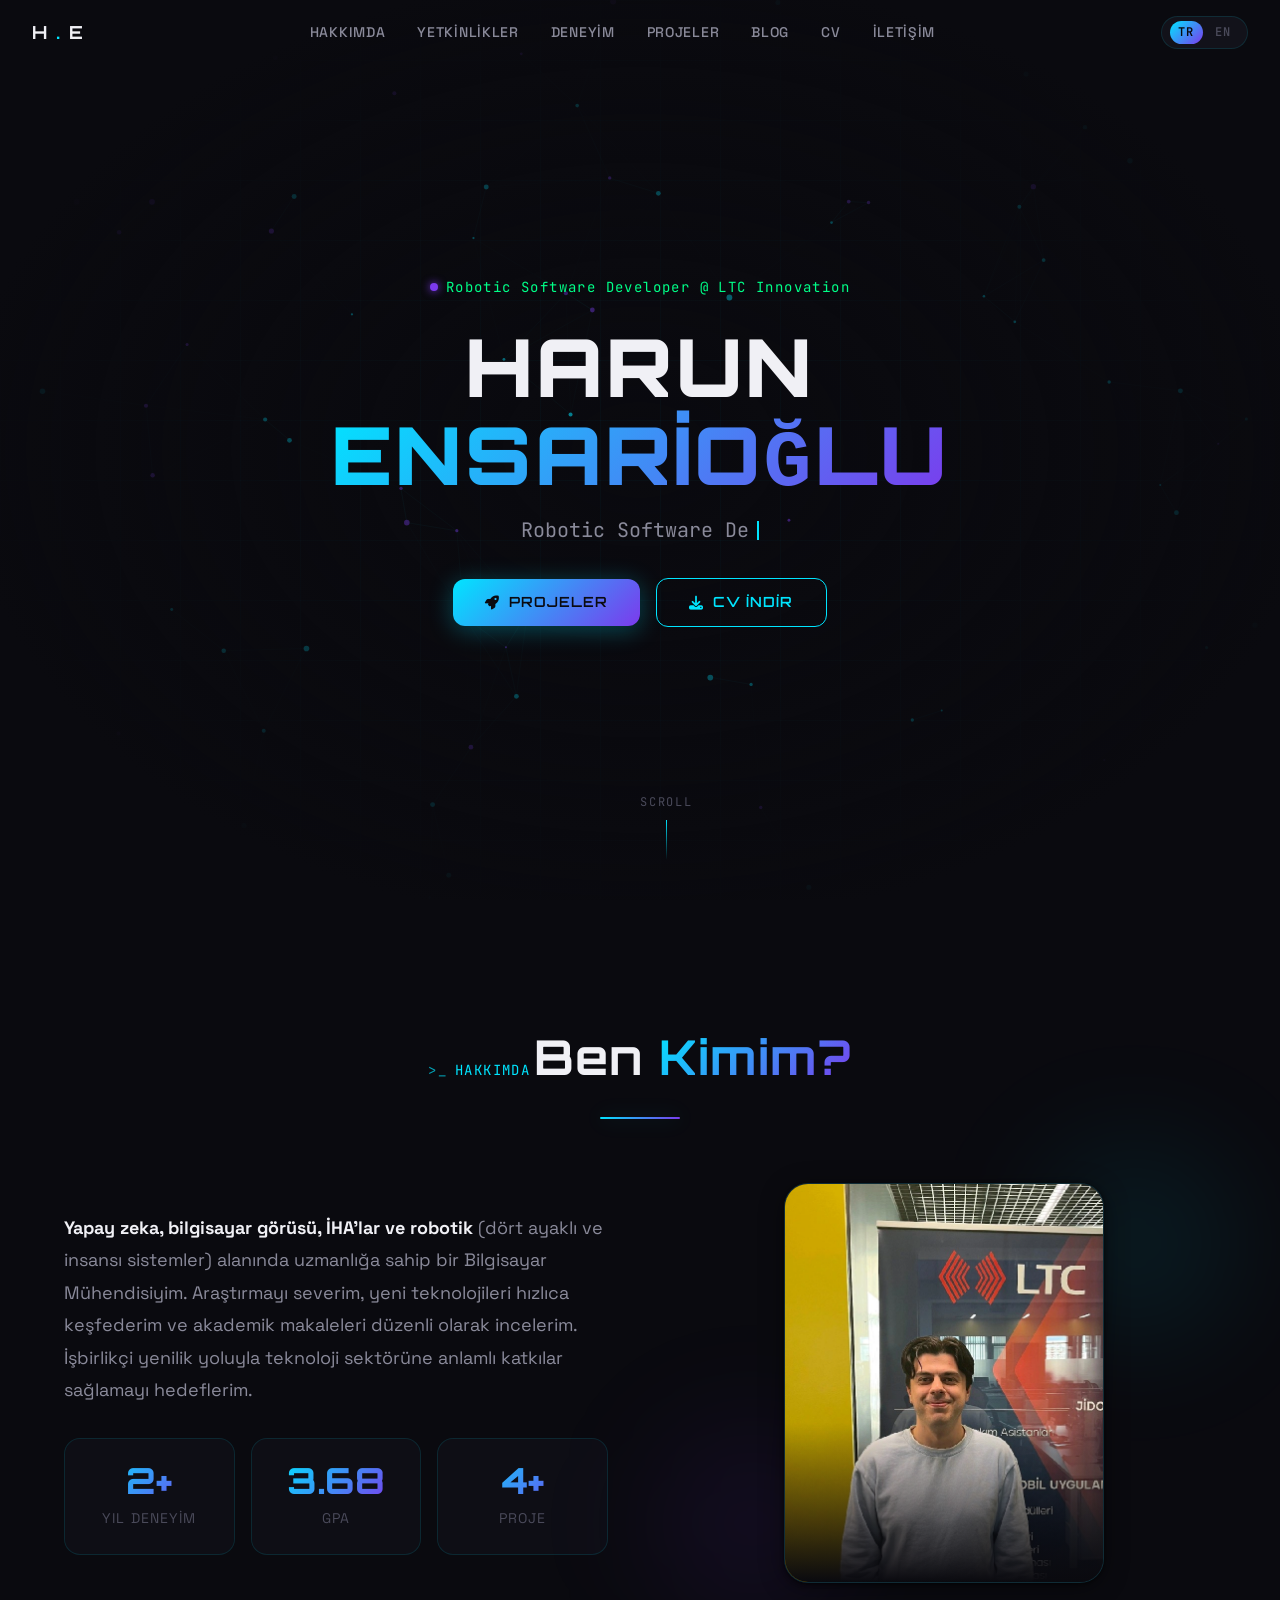
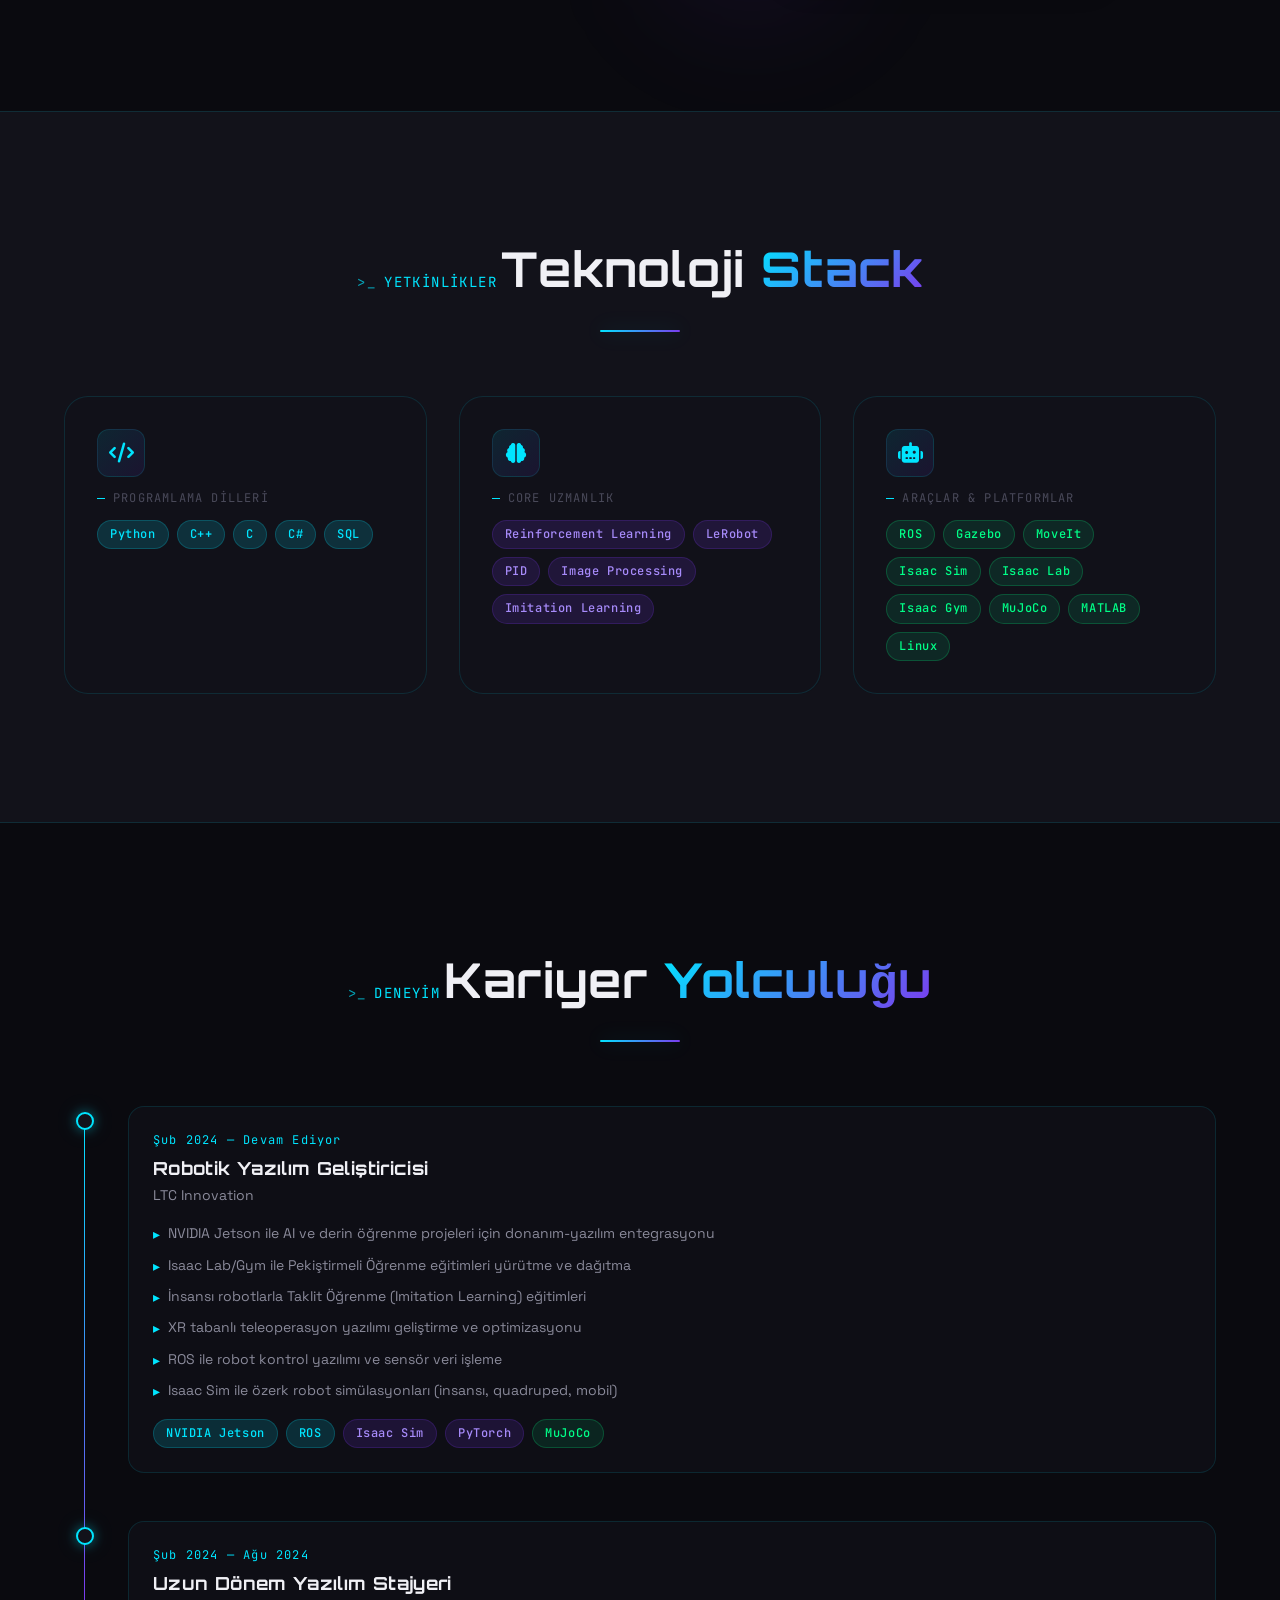
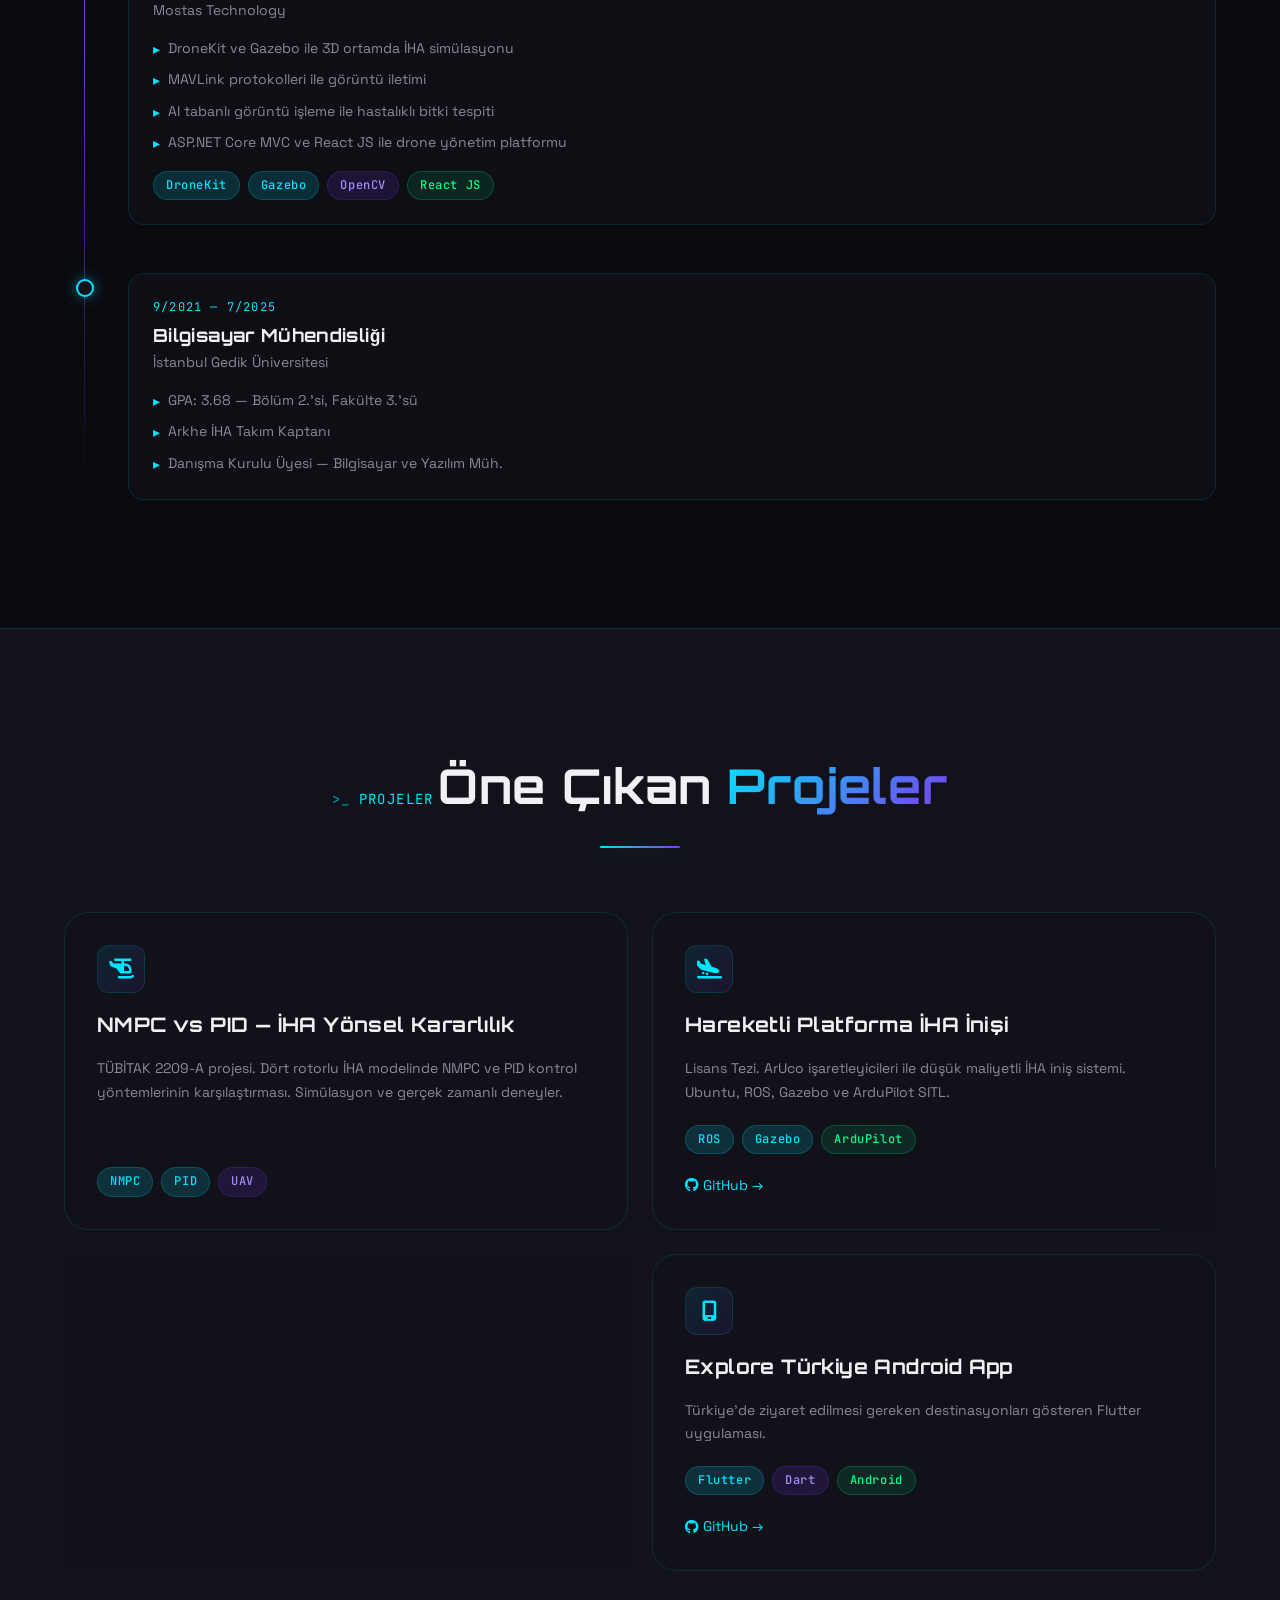
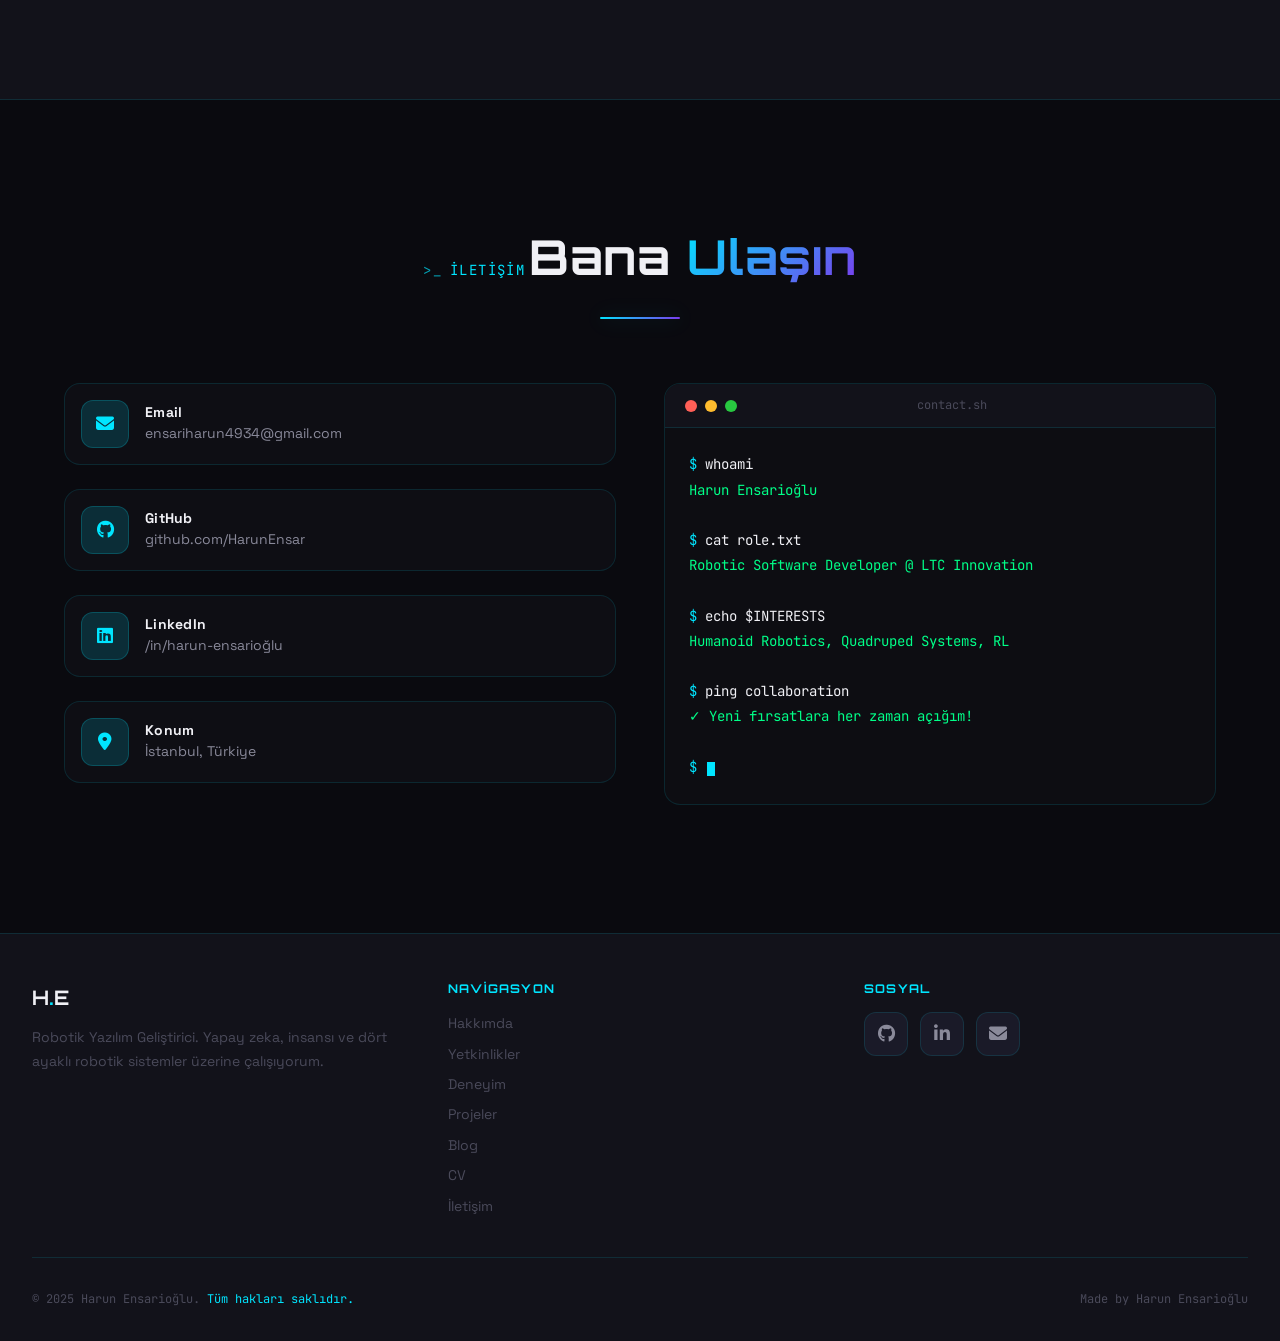
==== index.html @ b3c21051 "feat: complete portfolio with tr-en i18n support and updated pdf links" ====
<!DOCTYPE html>
<html lang="tr">

<head>
  <meta charset="UTF-8">
  <meta name="viewport" content="width=device-width, initial-scale=1.0">
  <title>Harun Ensarioğlu — Robotic Software Developer</title>
  <meta name="description" content="Robotik Yazılım Geliştirici. AI, Computer Vision, Humanoid & Quadruped Robotics.">
  <meta property="og:title" content="Harun Ensarioğlu — Robotic Software Developer">
  <meta property="og:type" content="website">
  <link rel="stylesheet" href="assets/css/index.css">
  <link rel="stylesheet" href="assets/css/components.css">
  <link rel="stylesheet" href="assets/css/pages.css">
  <link rel="stylesheet" href="https://cdnjs.cloudflare.com/ajax/libs/font-awesome/6.5.1/css/all.min.css">
</head>

<body>

  <!-- NAVBAR -->
  <nav class="navbar" id="navbar">
    <div class="container navbar__inner">
      <a href="#" class="navbar__logo">H<span>.</span>E</a>
      <div class="navbar__nav">
        <a href="#about" class="navbar__link" data-tr="Hakkımda" data-en="About">Hakkımda</a>
        <a href="#skills" class="navbar__link" data-tr="Yetkinlikler" data-en="Skills">Yetkinlikler</a>
        <a href="#experience" class="navbar__link" data-tr="Deneyim" data-en="Experience">Deneyim</a>
        <a href="#projects" class="navbar__link" data-tr="Projeler" data-en="Projects">Projeler</a>
        <a href="blog/index.html" class="navbar__link" data-tr="Blog" data-en="Blog">Blog</a>
        <a href="cv/index.html" class="navbar__link" data-tr="CV" data-en="CV">CV</a>
        <a href="#contact" class="navbar__link" data-tr="İletişim" data-en="Contact">İletişim</a>
      </div>
      <div class="navbar__actions">
        <div class="lang-toggle">
          <button class="lang-btn active" data-lang="tr">TR</button>
          <button class="lang-btn" data-lang="en">EN</button>
        </div>
      </div>
      <button class="hamburger" id="hamburger" aria-label="Menü">
        <span class="hamburger__line"></span>
        <span class="hamburger__line"></span>
        <span class="hamburger__line"></span>
      </button>
    </div>
  </nav>

  <!-- MOBILE NAV -->
  <div class="mobile-nav" id="mobileNav">
    <a href="#about" class="mobile-nav__link" data-tr="Hakkımda" data-en="About">Hakkımda</a>
    <a href="#skills" class="mobile-nav__link" data-tr="Yetkinlikler" data-en="Skills">Yetkinlikler</a>
    <a href="#experience" class="mobile-nav__link" data-tr="Deneyim" data-en="Experience">Deneyim</a>
    <a href="#projects" class="mobile-nav__link" data-tr="Projeler" data-en="Projects">Projeler</a>
    <a href="blog/index.html" class="mobile-nav__link" data-tr="Blog" data-en="Blog">Blog</a>
    <a href="cv/index.html" class="mobile-nav__link" data-tr="CV" data-en="CV">CV</a>
    <a href="#contact" class="mobile-nav__link" data-tr="İletişim" data-en="Contact">İletişim</a>
  </div>

  <!-- HERO -->
  <section class="hero" id="hero">
    <canvas class="hero__canvas" id="particleCanvas"></canvas>
    <div class="hero__overlay"></div>
    <div class="hero__content">
      <div class="hero__label"
        data-tr="&lt;span class='dot' style='background: var(--clr-purple); box-shadow: 0 0 8px var(--clr-purple); animation: none;'&gt;&lt;/span&gt; Robotic Software Developer @ LTC Innovation"
        data-en="&lt;span class='dot' style='background: var(--clr-purple); box-shadow: 0 0 8px var(--clr-purple); animation: none;'&gt;&lt;/span&gt; Robotic Software Developer @ LTC Innovation">
        <span class="dot"
          style="background: var(--clr-purple); box-shadow: 0 0 8px var(--clr-purple); animation: none;"></span> Robotic
        Software Developer @ LTC Innovation
      </div>
      <h1 class="hero__name">
        <span class="first">HARUN</span><br>
        <span class="last">ENSARİOĞLU</span>
      </h1>
      <div class="hero__title-wrapper">
        <span class="hero__title" id="typingText"></span>
        <span class="hero__cursor"></span>
      </div>
      <div class="hero__actions">
        <a href="#projects" class="btn btn--primary" data-tr="&lt;i class='fa-solid fa-rocket'&gt;&lt;/i&gt; Projeler"
          data-en="&lt;i class='fa-solid fa-rocket'&gt;&lt;/i&gt; Projects"><i class="fa-solid fa-rocket"></i>
          Projeler</a>
        <a href="Harun_Ensarioglu_CV_TR.pdf" class="btn btn--outline" download
          data-tr="&lt;i class='fa-solid fa-download'&gt;&lt;/i&gt; CV İndir"
          data-en="&lt;i class='fa-solid fa-download'&gt;&lt;/i&gt; Download CV"><i class="fa-solid fa-download"></i> CV
          İndir</a>
      </div>
    </div>
    <div class="hero__scroll">
      SCROLL
      <span class="hero__scroll-line"></span>
    </div>
  </section>

  <!-- ABOUT -->
  <section class="section" id="about">
    <div class="container">
      <div class="section-header fade-in">
        <div class="section-header__label" data-tr="Hakkımda" data-en="About Me">Hakkımda</div>
        <h2 class="section-header__title" data-tr="Ben &lt;span class='highlight'&gt;Kimim?&lt;/span&gt;"
          data-en="Who &lt;span class='highlight'&gt;Am I?&lt;/span&gt;">Ben <span class="highlight">Kimim?</span></h2>
        <div class="section-header__line"></div>
      </div>
      <div class="about__grid">
        <div class="fade-in-left">
          <p class="about__text"
            data-tr="&lt;strong&gt;Yapay zeka, bilgisayar görüsü, İHA'lar ve robotik (dört ayaklı ve insansı sistemler)&lt;/strong&gt;  alanında uzmanlığa sahip bir Bilgisayar Mühendisiyim. Araştırmayı severim, yeni teknolojileri hızlıca keşfederim ve akademik makaleleri düzenli olarak incelerim. İşbirlikçi yenilik yoluyla teknoloji sektörüne anlamlı katkılar sağlamayı hedeflerim."
            data-en="I am a Computer Engineer with expertise in &lt;strong&gt;artificial intelligence, computer vision, UAVs, and robotics (quadruped and humanoid systems)&lt;/strong&gt; . I love researching, quickly exploring new technologies, and regularly reviewing academic papers. I aim to make meaningful contributions to the tech sector through collaborative innovation.">
            <strong>Yapay zeka, bilgisayar görüsü, İHA'lar ve robotik</strong> (dört ayaklı ve insansı sistemler)
            alanında uzmanlığa sahip bir Bilgisayar Mühendisiyim. Araştırmayı severim, yeni teknolojileri hızlıca
            keşfederim ve akademik makaleleri düzenli olarak incelerim. İşbirlikçi yenilik yoluyla teknoloji sektörüne
            anlamlı katkılar sağlamayı hedeflerim.
          </p>
          <div class="about__stats">
            <div class="stat-card fade-in delay-1">
              <div class="stat-card__value">2+</div>
              <div class="stat-card__label" data-tr="Yıl Deneyim" data-en="Years Experience">Yıl Deneyim</div>
            </div>
            <div class="stat-card fade-in delay-2">
              <div class="stat-card__value">3.68</div>
              <div class="stat-card__label" data-tr="GPA" data-en="GPA">GPA</div>
            </div>
            <div class="stat-card fade-in delay-3">
              <div class="stat-card__value">4+</div>
              <div class="stat-card__label" data-tr="Proje" data-en="Projects">Proje</div>
            </div>
          </div>
        </div>
        <div class="about__image-wrap fade-in-right">
          <div class="about__image-glow about__image-glow--top"></div>
          <div class="about__image-glow about__image-glow--bot"></div>
          <div class="about__image-frame"><img src="my.png" alt="Harun Ensarioğlu"></div>
        </div>
      </div>
    </div>
  </section>

  <!-- SKILLS -->
  <section class="section section--alt" id="skills">
    <div class="container">
      <div class="section-header fade-in">
        <div class="section-header__label" data-tr="Yetkinlikler" data-en="Skills">Yetkinlikler</div>
        <h2 class="section-header__title" data-tr="Teknoloji &lt;span class='highlight'&gt;Stack&lt;/span&gt;"
          data-en="Technology &lt;span class='highlight'&gt;Stack&lt;/span&gt;">Teknoloji <span
            class="highlight">Stack</span></h2>
        <div class="section-header__line"></div>
      </div>
      <div class="skills__grid">
        <div class="skill-group card fade-in delay-1">
          <div class="card__icon"><i class="fa-solid fa-code"></i></div>
          <div class="skill-group__label" data-tr="Programlama Dilleri" data-en="Programming Languages">Programlama
            Dilleri</div>
          <div class="skill-group__badges">
            <span class="badge">Python</span><span class="badge">C++</span><span class="badge">C</span><span
              class="badge">C#</span><span class="badge">SQL</span>
          </div>
        </div>
        <div class="skill-group card fade-in delay-2">
          <div class="card__icon"><i class="fa-solid fa-brain"></i></div>
          <div class="skill-group__label" data-tr="Core Uzmanlık" data-en="Core Expertise">Core Uzmanlık</div>
          <div class="skill-group__badges">
            <span class="badge--purple badge">Reinforcement Learning</span><span
              class="badge--purple badge">LeRobot</span><span class="badge--purple badge">PID</span><span
              class="badge--purple badge">Image Processing</span><span class="badge--purple badge">Imitation
              Learning</span>
          </div>
        </div>
        <div class="skill-group card fade-in delay-3">
          <div class="card__icon"><i class="fa-solid fa-robot"></i></div>
          <div class="skill-group__label" data-tr="Araçlar & Platformlar" data-en="Tools & Platforms">Araçlar &
            Platformlar</div>
          <div class="skill-group__badges">
            <span class="badge--green badge">ROS</span><span class="badge--green badge">Gazebo</span><span
              class="badge--green badge">MoveIt</span><span class="badge--green badge">Isaac Sim</span><span
              class="badge--green badge">Isaac Lab</span><span class="badge--green badge">Isaac Gym</span><span
              class="badge--green badge">MuJoCo</span><span class="badge--green badge">MATLAB</span><span
              class="badge--green badge">Linux</span>
          </div>
        </div>
      </div>
    </div>
  </section>

  <!-- EXPERIENCE -->
  <section class="section" id="experience">
    <div class="container">
      <div class="section-header fade-in">
        <div class="section-header__label" data-tr="Deneyim" data-en="Experience">Deneyim</div>
        <h2 class="section-header__title" data-tr="Kariyer &lt;span class='highlight'&gt;Yolculuğu&lt;/span&gt;"
          data-en="Career &lt;span class='highlight'&gt;Journey&lt;/span&gt;">Kariyer <span
            class="highlight">Yolculuğu</span></h2>
        <div class="section-header__line"></div>
      </div>
      <div class="timeline">
        <div class="timeline__item fade-in">
          <div class="timeline__dot"></div>
          <div class="timeline__content">
            <div class="timeline__period" data-tr="Şub 2024 — Devam Ediyor" data-en="Feb 2024 — Present">Şub 2024 —
              Devam Ediyor</div>
            <h3 class="timeline__title" data-tr="Robotik Yazılım Geliştiricisi" data-en="Robotic Software Developer">
              Robotik Yazılım Geliştiricisi</h3>
            <div class="timeline__org">LTC Innovation</div>
            <div class="timeline__bullets">
              <div class="timeline__bullet"
                data-tr="NVIDIA Jetson ile AI ve derin öğrenme projeleri için donanım-yazılım entegrasyonu"
                data-en="Hardware-software integration for AI and deep learning projects with NVIDIA Jetson">NVIDIA
                Jetson ile AI ve derin öğrenme projeleri için donanım-yazılım entegrasyonu</div>
              <div class="timeline__bullet"
                data-tr="Isaac Lab/Gym ile Pekiştirmeli Öğrenme eğitimleri yürütme ve dağıtma"
                data-en="Executing and deploying Reinforcement Learning trainings with Isaac Lab/Gym">Isaac Lab/Gym ile
                Pekiştirmeli Öğrenme eğitimleri yürütme ve dağıtma</div>
              <div class="timeline__bullet" data-tr="İnsansı robotlarla Taklit Öğrenme (Imitation Learning) eğitimleri"
                data-en="Imitation Learning trainings with humanoid robots">İnsansı robotlarla Taklit Öğrenme (Imitation
                Learning) eğitimleri</div>
              <div class="timeline__bullet" data-tr="XR tabanlı teleoperasyon yazılımı geliştirme ve optimizasyonu"
                data-en="Development and optimization of XR-based teleoperation software">XR tabanlı teleoperasyon
                yazılımı geliştirme ve optimizasyonu</div>
              <div class="timeline__bullet" data-tr="ROS ile robot kontrol yazılımı ve sensör veri işleme"
                data-en="Robot control software and sensor data processing with ROS">ROS ile robot kontrol yazılımı ve
                sensör veri işleme</div>
              <div class="timeline__bullet"
                data-tr="Isaac Sim ile özerk robot simülasyonları (insansı, quadruped, mobil)"
                data-en="Autonomous robot simulations (humanoid, quadruped, mobile) with Isaac Sim">Isaac Sim ile özerk
                robot simülasyonları (insansı, quadruped, mobil)</div>
            </div>
            <div class="card__badge-row" style="margin-top:var(--space-4)">
              <span class="badge">NVIDIA Jetson</span><span class="badge">ROS</span><span
                class="badge--purple badge">Isaac Sim</span><span class="badge--purple badge">PyTorch</span><span
                class="badge--green badge">MuJoCo</span>
            </div>
          </div>
        </div>
        <div class="timeline__item fade-in">
          <div class="timeline__dot"></div>
          <div class="timeline__content">
            <div class="timeline__period" data-tr="Şub 2024 — Ağu 2024" data-en="Feb 2024 — Aug 2024">Şub 2024 — Ağu
              2024</div>
            <h3 class="timeline__title" data-tr="Uzun Dönem Yazılım Stajyeri" data-en="Long-Term Software Intern">Uzun
              Dönem Yazılım Stajyeri</h3>
            <div class="timeline__org">Mostas Technology</div>
            <div class="timeline__bullets">
              <div class="timeline__bullet" data-tr="DroneKit ve Gazebo ile 3D ortamda İHA simülasyonu"
                data-en="UAV simulation in 3D environment with DroneKit and Gazebo">DroneKit ve Gazebo ile 3D ortamda
                İHA simülasyonu</div>
              <div class="timeline__bullet" data-tr="MAVLink protokolleri ile görüntü iletimi"
                data-en="Image transmission via MAVLink protocols">MAVLink protokolleri ile görüntü iletimi</div>
              <div class="timeline__bullet" data-tr="AI tabanlı görüntü işleme ile hastalıklı bitki tespiti"
                data-en="Diseased plant detection with AI-based image processing">AI tabanlı görüntü işleme ile
                hastalıklı bitki tespiti</div>
              <div class="timeline__bullet" data-tr="ASP.NET Core MVC ve React JS ile drone yönetim platformu"
                data-en="Drone management platform with ASP.NET Core MVC and React JS">ASP.NET Core MVC ve React JS ile
                drone yönetim platformu</div>
            </div>
            <div class="card__badge-row" style="margin-top:var(--space-4)">
              <span class="badge">DroneKit</span><span class="badge">Gazebo</span><span
                class="badge--purple badge">OpenCV</span><span class="badge--green badge">React JS</span>
            </div>
          </div>
        </div>
        <div class="timeline__item fade-in">
          <div class="timeline__dot"></div>
          <div class="timeline__content">
            <div class="timeline__period" data-tr="Eyl 2021 — Tem 2025" data-en="Sep 2021 — Jul 2025">9/2021 — 7/2025
            </div>
            <h3 class="timeline__title" data-tr="Bilgisayar Mühendisliği" data-en="Computer Engineering">Bilgisayar
              Mühendisliği</h3>
            <div class="timeline__org" data-tr="İstanbul Gedik Üniversitesi" data-en="Istanbul Gedik University">
              İstanbul Gedik Üniversitesi</div>
            <div class="timeline__bullets">
              <div class="timeline__bullet" data-tr="GPA: 3.68 — Bölüm 2.'si, Fakülte 3.'sü"
                data-en="GPA: 3.68 — 2nd in Department, 3rd in Faculty">GPA: 3.68 — Bölüm 2.'si, Fakülte 3.'sü</div>
              <div class="timeline__bullet" data-tr="Arkhe İHA Takım Kaptanı" data-en="Arkhe UAV Team Captain">Arkhe İHA
                Takım Kaptanı</div>
              <div class="timeline__bullet" data-tr="Danışma Kurulu Üyesi — Bilgisayar ve Yazılım Müh."
                data-en="Advisory Board Member — Computer and Software Engineering">Danışma Kurulu Üyesi — Bilgisayar ve
                Yazılım Müh.</div>
            </div>
          </div>
        </div>
      </div>
    </div>
  </section>

  <!-- PROJECTS -->
  <section class="section section--alt" id="projects">
    <div class="container">
      <div class="section-header fade-in">
        <div class="section-header__label" data-tr="Projeler" data-en="Projects">Projeler</div>
        <h2 class="section-header__title" data-tr="Öne Çıkan &lt;span class='highlight'&gt;Projeler&lt;/span&gt;"
          data-en="Featured &lt;span class='highlight'&gt;Projects&lt;/span&gt;">Öne Çıkan <span
            class="highlight">Projeler</span></h2>
        <div class="section-header__line"></div>
      </div>
      <div class="projects__grid">
        <div class="card card--project fade-in delay-1">
          <div class="card__icon"><i class="fa-solid fa-helicopter"></i></div>
          <h3 class="card__title" data-tr="NMPC vs PID — İHA Yönsel Kararlılık"
            data-en="NMPC vs PID — UAV Directional Stability">NMPC vs PID — İHA Yönsel Kararlılık</h3>
          <p class="card__desc"
            data-tr="TÜBİTAK 2209-A projesi. Dört rotorlu İHA modelinde NMPC ve PID kontrol yöntemlerinin karşılaştırması. Simülasyon ve gerçek zamanlı deneyler."
            data-en="TÜBİTAK 2209-A project. Comparison of NMPC and PID control methods in a quadrotor UAV model. Simulation and real-time experiments.">
            TÜBİTAK 2209-A projesi. Dört rotorlu İHA modelinde NMPC ve PID kontrol yöntemlerinin karşılaştırması.
            Simülasyon ve gerçek zamanlı deneyler.</p>
          <div class="card__badge-row">
            <span class="badge">NMPC</span><span class="badge">PID</span><span class="badge--purple badge">UAV</span>
          </div>
        </div>
        <div class="card card--project fade-in delay-2">
          <div class="card__icon"><i class="fa-solid fa-plane-arrival"></i></div>
          <h3 class="card__title" data-tr="Hareketli Platforma İHA İnişi" data-en="UAV Landing on Moving Platform">
            Hareketli Platforma İHA İnişi</h3>
          <p class="card__desc"
            data-tr="Lisans Tezi. ArUco işaretleyicileri ile düşük maliyetli İHA iniş sistemi. Ubuntu, ROS, Gazebo ve ArduPilot SITL."
            data-en="Bachelor's Thesis. Low-cost UAV landing system using ArUco markers. Ubuntu, ROS, Gazebo, and ArduPilot SITL.">
            Lisans Tezi. ArUco işaretleyicileri ile düşük maliyetli İHA iniş sistemi. Ubuntu, ROS, Gazebo ve ArduPilot
            SITL.</p>
          <div class="card__badge-row">
            <span class="badge">ROS</span><span class="badge">Gazebo</span><span
              class="badge--green badge">ArduPilot</span>
          </div>
          <div class="card__link-row">
            <a href="https://github.com/HarunEnsar/moving_platform_uav_landing" target="_blank" class="card__link"><i
                class="fa-brands fa-github"></i> GitHub →</a>
          </div>
        </div>
        <div class="card card--project fade-in delay-3">
          <div class="card__icon"><i class="fa-solid fa-trophy"></i></div>
          <h3 class="card__title" data-tr="TEKNOFEST Yarışmaları" data-en="TEKNOFEST Competitions">TEKNOFEST Yarışmaları
          </h3>
          <p class="card__desc"
            data-tr="Ulaşımda Yapay Zeka, Uluslararası İHA ve Tarımsal Teknolojiler yarışmalarına katılım."
            data-en="Participation in AI in Transportation, International UAV, and Agricultural Technologies competitions.">
            Ulaşımda Yapay Zeka, Uluslararası İHA ve Tarımsal Teknolojiler yarışmalarına katılım.</p>
          <div class="card__badge-row">
            <span class="badge--purple badge">Computer Vision</span><span class="badge">UAV</span><span
              class="badge--green badge">AI</span>
          </div>
        </div>
        <div class="card card--project fade-in delay-4">
          <div class="card__icon"><i class="fa-solid fa-mobile-screen"></i></div>
          <h3 class="card__title" data-tr="Explore Türkiye Android App" data-en="Explore Turkey Android App">Explore
            Türkiye Android App</h3>
          <p class="card__desc"
            data-tr="Türkiye'de ziyaret edilmesi gereken destinasyonları gösteren Flutter uygulaması."
            data-en="Flutter application showing must-visit destinations in Turkey.">Türkiye'de ziyaret edilmesi gereken
            destinasyonları gösteren Flutter uygulaması.</p>
          <div class="card__badge-row">
            <span class="badge">Flutter</span><span class="badge--purple badge">Dart</span><span
              class="badge--green badge">Android</span>
          </div>
          <div class="card__link-row">
            <a href="https://github.com/HarunEnsar/Explore_Turkiye_Android_App" target="_blank" class="card__link"><i
                class="fa-brands fa-github"></i> GitHub →</a>
          </div>
        </div>
      </div>
    </div>
  </section>

  <!-- CONTACT -->
  <section class="section" id="contact">
    <div class="container">
      <div class="section-header fade-in">
        <div class="section-header__label" data-tr="İletişim" data-en="Contact">İletişim</div>
        <h2 class="section-header__title" data-tr="Bana &lt;span class='highlight'&gt;Ulaşın&lt;/span&gt;"
          data-en="Get In &lt;span class='highlight'&gt;Touch&lt;/span&gt;">Bana <span class="highlight">Ulaşın</span>
        </h2>
        <div class="section-header__line"></div>
      </div>
      <div class="contact__grid">
        <div class="contact__info fade-in-left">
          <a href="mailto:ensariharun4934@gmail.com" class="contact__item">
            <div class="contact__item-icon"><i class="fa-solid fa-envelope"></i></div>
            <div class="contact__item-text">
              <h4>Email</h4>
              <p>ensariharun4934@gmail.com</p>
            </div>
          </a>
          <a href="https://github.com/HarunEnsar" target="_blank" class="contact__item">
            <div class="contact__item-icon"><i class="fa-brands fa-github"></i></div>
            <div class="contact__item-text">
              <h4>GitHub</h4>
              <p>github.com/HarunEnsar</p>
            </div>
          </a>
          <a href="https://www.linkedin.com/in/harun-ensarioğlu/" target="_blank" class="contact__item">
            <div class="contact__item-icon"><i class="fa-brands fa-linkedin"></i></div>
            <div class="contact__item-text">
              <h4>LinkedIn</h4>
              <p>/in/harun-ensarioğlu</p>
            </div>
          </a>
          <div class="contact__item">
            <div class="contact__item-icon"><i class="fa-solid fa-location-dot"></i></div>
            <div class="contact__item-text">
              <h4 data-tr="Konum" data-en="Location">Konum</h4>
              <p data-tr="İstanbul, Türkiye" data-en="Istanbul, Turkey">İstanbul, Türkiye</p>
            </div>
          </div>
        </div>
        <div class="fade-in-right">
          <div class="terminal">
            <div class="terminal__header">
              <span class="terminal__dot terminal__dot--red"></span>
              <span class="terminal__dot terminal__dot--yellow"></span>
              <span class="terminal__dot terminal__dot--green"></span>
              <span class="terminal__title">contact.sh</span>
            </div>
            <div class="terminal__body">
              <div><span class="terminal__prompt">$ </span><span class="terminal__cmd">whoami</span></div>
              <div><span class="terminal__output">Harun Ensarioğlu</span></div>
              <br>
              <div><span class="terminal__prompt">$ </span><span class="terminal__cmd">cat role.txt</span></div>
              <div><span class="terminal__output">Robotic Software Developer @ LTC Innovation</span></div>
              <br>
              <div><span class="terminal__prompt">$ </span><span class="terminal__cmd">echo $INTERESTS</span></div>
              <div><span class="terminal__output">Humanoid Robotics, Quadruped Systems, RL</span></div>
              <br>
              <div><span class="terminal__prompt">$ </span><span class="terminal__cmd">ping collaboration</span></div>
              <div><span class="terminal__output" data-tr="✓ Yeni fırsatlara her zaman açığım!"
                  data-en="✓ Always open for new opportunities!">✓ Yeni fırsatlara her zaman açığım!</span></div>
              <br>
              <div><span class="terminal__prompt">$ </span><span class="terminal__cursor"></span></div>
            </div>
          </div>
        </div>
      </div>
    </div>
  </section>

  <!-- FOOTER -->
  <footer class="footer">
    <div class="container">
      <div class="footer__grid">
        <div class="footer__brand">
          <span class="footer__logo">H<span>.</span>E</span>
          <p class="footer__tagline"
            data-tr="Robotik Yazılım Geliştirici. Yapay zeka, insansı ve dört ayaklı robotik sistemler üzerine çalışıyorum."
            data-en="Robotic Software Developer. I work on artificial intelligence, humanoid, and quadruped robotic systems.">
            Robotik Yazılım Geliştirici. Yapay zeka, insansı ve dört ayaklı robotik sistemler üzerine çalışıyorum.</p>
        </div>
        <div>
          <h4 class="footer__nav-title" data-tr="Navigasyon" data-en="Navigation">Navigasyon</h4>
          <div class="footer__nav-links">
            <a href="#about" class="footer__nav-link" data-tr="Hakkımda" data-en="About">Hakkımda</a>
            <a href="#skills" class="footer__nav-link" data-tr="Yetkinlikler" data-en="Skills">Yetkinlikler</a>
            <a href="#experience" class="footer__nav-link" data-tr="Deneyim" data-en="Experience">Deneyim</a>
            <a href="#projects" class="footer__nav-link" data-tr="Projeler" data-en="Projects">Projeler</a>
            <a href="blog/index.html" class="footer__nav-link" data-tr="Blog" data-en="Blog">Blog</a>
            <a href="cv/index.html" class="footer__nav-link" data-tr="CV" data-en="CV">CV</a>
            <a href="#contact" class="footer__nav-link" data-tr="İletişim" data-en="Contact">İletişim</a>
          </div>
        </div>
        <div>
          <h4 class="footer__nav-title" data-tr="Sosyal" data-en="Social">Sosyal</h4>
          <div class="footer__socials">
            <a href="https://github.com/HarunEnsar" target="_blank" class="social-icon" aria-label="GitHub"><i
                class="fa-brands fa-github"></i></a>
            <a href="https://www.linkedin.com/in/harun-ensarioğlu/" target="_blank" class="social-icon"
              aria-label="LinkedIn"><i class="fa-brands fa-linkedin-in"></i></a>
            <a href="mailto:ensariharun4934@gmail.com" class="social-icon" aria-label="Email"><i
                class="fa-solid fa-envelope"></i></a>
          </div>
        </div>
      </div>
      <div class="footer__bottom">
        <div class="footer__copy" data-tr="© 2025 Harun Ensarioğlu. &lt;span&gt;Tüm hakları saklıdır.&lt;/span&gt;"
          data-en="© 2025 Harun Ensarioğlu. &lt;span&gt;All rights reserved.&lt;/span&gt;">© 2025 Harun Ensarioğlu.
          <span>Tüm hakları saklıdır.</span>
        </div>
        <div class="footer__made">Made by Harun Ensarioğlu</div>
      </div>
    </div>
  </footer>

  <!-- SCROLL TO TOP -->
  <button class="scroll-top" id="scrollTop" aria-label="Yukarı"><i class="fa-solid fa-chevron-up"></i></button>

  <script src="assets/js/particles.js"></script>
  <script src="assets/js/main.js"></script>
</body>

</html>
---- assets/css/index.css ----
/* ==========================================================================
   HARUN ENSARİOĞLU — Design System
   Robotics & AI Personal Portfolio
   ========================================================================== */

/* --------------------------------------------------------------------------
   1. Google Fonts Import
   -------------------------------------------------------------------------- */
@import url('https://fonts.googleapis.com/css2?family=Orbitron:wght@400;500;600;700;800;900&family=Space+Grotesk:wght@300;400;500;600;700&family=JetBrains+Mono:wght@300;400;500;600&display=swap');

/* --------------------------------------------------------------------------
   2. CSS Custom Properties (Design Tokens)
   -------------------------------------------------------------------------- */
:root {
  /* Colors */
  --clr-bg:          #0A0A0F;
  --clr-surface:     #12121A;
  --clr-surface-2:   #1A1A28;
  --clr-border:      rgba(0, 229, 255, 0.12);
  --clr-border-glow: rgba(0, 229, 255, 0.4);

  /* Accent */
  --clr-cyan:        #00E5FF;
  --clr-cyan-dim:    rgba(0, 229, 255, 0.15);
  --clr-purple:      #7C3AED;
  --clr-purple-dim:  rgba(124, 58, 237, 0.15);
  --clr-green:       #00FF88;

  /* Gradient */
  --gradient-main:   linear-gradient(135deg, #00E5FF, #7C3AED);
  --gradient-subtle: linear-gradient(135deg, rgba(0,229,255,0.1), rgba(124,58,237,0.1));

  /* Text */
  --clr-text-primary:   #F0F0F5;
  --clr-text-secondary: #8A8A9A;
  --clr-text-muted:     #4A4A5A;

  /* Typography */
  --font-display: 'Orbitron', 'Courier New', monospace;
  --font-body:    'Space Grotesk', system-ui, sans-serif;
  --font-mono:    'JetBrains Mono', 'Courier New', monospace;

  /* Font Sizes (fluid) */
  --fs-xs:   0.75rem;    /* 12px */
  --fs-sm:   0.875rem;   /* 14px */
  --fs-base: 1rem;       /* 16px */
  --fs-lg:   1.125rem;   /* 18px */
  --fs-xl:   1.25rem;    /* 20px */
  --fs-2xl:  1.5rem;     /* 24px */
  --fs-3xl:  1.875rem;   /* 30px */
  --fs-4xl:  2.25rem;    /* 36px */
  --fs-5xl:  3rem;       /* 48px */
  --fs-6xl:  3.75rem;    /* 60px */
  --fs-7xl:  4.5rem;     /* 72px */

  /* Spacing */
  --space-1:  0.25rem;
  --space-2:  0.5rem;
  --space-3:  0.75rem;
  --space-4:  1rem;
  --space-5:  1.25rem;
  --space-6:  1.5rem;
  --space-8:  2rem;
  --space-10: 2.5rem;
  --space-12: 3rem;
  --space-16: 4rem;
  --space-20: 5rem;
  --space-24: 6rem;
  --space-32: 8rem;

  /* Border Radius */
  --radius-sm: 4px;
  --radius-md: 8px;
  --radius-lg: 12px;
  --radius-xl: 16px;
  --radius-2xl: 24px;
  --radius-full: 9999px;

  /* Shadows / Glows */
  --shadow-cyan:   0 0 20px rgba(0, 229, 255, 0.25), 0 0 60px rgba(0, 229, 255, 0.08);
  --shadow-purple: 0 0 20px rgba(124, 58, 237, 0.25), 0 0 60px rgba(124, 58, 237, 0.08);
  --shadow-card:   0 4px 24px rgba(0, 0, 0, 0.4), 0 1px 4px rgba(0, 0, 0, 0.6);
  --glow-text-cyan: 0 0 20px rgba(0, 229, 255, 0.6), 0 0 40px rgba(0, 229, 255, 0.3);

  /* Transitions */
  --transition-fast:   150ms cubic-bezier(0.4, 0, 0.2, 1);
  --transition-base:   300ms cubic-bezier(0.4, 0, 0.2, 1);
  --transition-slow:   600ms cubic-bezier(0.4, 0, 0.2, 1);
  --transition-spring: 400ms cubic-bezier(0.34, 1.56, 0.64, 1);

  /* Layout */
  --max-width: 1280px;
  --section-padding: var(--space-32) var(--space-8);
}

/* --------------------------------------------------------------------------
   3. CSS Reset
   -------------------------------------------------------------------------- */
*, *::before, *::after {
  box-sizing: border-box;
  margin: 0;
  padding: 0;
}

html {
  scroll-behavior: smooth;
  -webkit-text-size-adjust: 100%;
  tab-size: 4;
}

body {
  font-family: var(--font-body);
  font-size: var(--fs-base);
  line-height: 1.6;
  color: var(--clr-text-primary);
  background-color: var(--clr-bg);
  overflow-x: hidden;
  -webkit-font-smoothing: antialiased;
  -moz-osx-font-smoothing: grayscale;
}

img, video, svg {
  display: block;
  max-width: 100%;
}

a {
  color: inherit;
  text-decoration: none;
}

button, input, select, textarea {
  font: inherit;
  color: inherit;
}

ul, ol {
  list-style: none;
}

h1, h2, h3, h4, h5, h6 {
  font-family: var(--font-display);
  font-weight: 700;
  line-height: 1.2;
  letter-spacing: 0.02em;
}

/* --------------------------------------------------------------------------
   4. Grid Background Pattern
   -------------------------------------------------------------------------- */
body::before {
  content: '';
  position: fixed;
  inset: 0;
  background-image:
    linear-gradient(rgba(0, 229, 255, 0.03) 1px, transparent 1px),
    linear-gradient(90deg, rgba(0, 229, 255, 0.03) 1px, transparent 1px);
  background-size: 60px 60px;
  pointer-events: none;
  z-index: 0;
}

/* --------------------------------------------------------------------------
   5. Layout Utilities
   -------------------------------------------------------------------------- */
.container {
  width: 100%;
  max-width: var(--max-width);
  margin-inline: auto;
  padding-inline: var(--space-8);
}

@media (max-width: 768px) {
  .container {
    padding-inline: var(--space-5);
  }
}

.section {
  position: relative;
  padding: var(--section-padding);
  z-index: 1;
}

.section--alt {
  background: var(--clr-surface);
  border-top: 1px solid var(--clr-border);
  border-bottom: 1px solid var(--clr-border);
}

/* --------------------------------------------------------------------------
   6. Section Header Component
   -------------------------------------------------------------------------- */
.section-header {
  margin-bottom: var(--space-16);
  text-align: center;
}

.section-header__label {
  display: inline-flex;
  align-items: center;
  gap: var(--space-2);
  font-family: var(--font-mono);
  font-size: var(--fs-sm);
  color: var(--clr-cyan);
  letter-spacing: 0.1em;
  text-transform: uppercase;
  margin-bottom: var(--space-4);
}

.section-header__label::before {
  content: '>_';
  opacity: 0.7;
}

.section-header__title {
  font-size: clamp(var(--fs-3xl), 4vw, var(--fs-5xl));
  color: var(--clr-text-primary);
  position: relative;
  display: inline-block;
}

.section-header__title .highlight {
  background: var(--gradient-main);
  -webkit-background-clip: text;
  -webkit-text-fill-color: transparent;
  background-clip: text;
}

.section-header__line {
  width: 80px;
  height: 2px;
  background: var(--gradient-main);
  margin: var(--space-5) auto 0;
  border-radius: var(--radius-full);
  box-shadow: var(--shadow-cyan);
}

.section-header__desc {
  max-width: 600px;
  margin: var(--space-5) auto 0;
  color: var(--clr-text-secondary);
  font-size: var(--fs-lg);
  line-height: 1.7;
}

/* --------------------------------------------------------------------------
   7. Typography Utilities
   -------------------------------------------------------------------------- */
.text-gradient {
  background: var(--gradient-main);
  -webkit-background-clip: text;
  -webkit-text-fill-color: transparent;
  background-clip: text;
}

.text-cyan    { color: var(--clr-cyan); }
.text-purple  { color: var(--clr-purple); }
.text-green   { color: var(--clr-green); }
.text-muted   { color: var(--clr-text-secondary); }
.font-display { font-family: var(--font-display); }
.font-mono    { font-family: var(--font-mono); }

/* --------------------------------------------------------------------------
   8. Glow & Neon Utilities
   -------------------------------------------------------------------------- */
.glow-cyan {
  box-shadow: var(--shadow-cyan);
  border-color: var(--clr-cyan) !important;
}

.glow-purple {
  box-shadow: var(--shadow-purple);
  border-color: var(--clr-purple) !important;
}

.glow-text {
  text-shadow: var(--glow-text-cyan);
}

/* --------------------------------------------------------------------------
   9. Scroll Animations (Intersection Observer)
   -------------------------------------------------------------------------- */
.fade-in {
  opacity: 0;
  transform: translateY(24px);
  transition: opacity var(--transition-slow), transform var(--transition-slow);
}

.fade-in.visible {
  opacity: 1;
  transform: translateY(0);
}

.fade-in-left {
  opacity: 0;
  transform: translateX(-32px);
  transition: opacity var(--transition-slow), transform var(--transition-slow);
}

.fade-in-left.visible {
  opacity: 1;
  transform: translateX(0);
}

.fade-in-right {
  opacity: 0;
  transform: translateX(32px);
  transition: opacity var(--transition-slow), transform var(--transition-slow);
}

.fade-in-right.visible {
  opacity: 1;
  transform: translateX(0);
}

/* Staggered delay helpers */
.delay-1 { transition-delay: 100ms; }
.delay-2 { transition-delay: 200ms; }
.delay-3 { transition-delay: 300ms; }
.delay-4 { transition-delay: 400ms; }
.delay-5 { transition-delay: 500ms; }
.delay-6 { transition-delay: 600ms; }

/* --------------------------------------------------------------------------
   10. Scrollbar Styling
   -------------------------------------------------------------------------- */
::-webkit-scrollbar {
  width: 6px;
}

::-webkit-scrollbar-track {
  background: var(--clr-bg);
}

::-webkit-scrollbar-thumb {
  background: var(--clr-purple);
  border-radius: var(--radius-full);
}

::-webkit-scrollbar-thumb:hover {
  background: var(--clr-cyan);
}

/* --------------------------------------------------------------------------
   11. Selection
   -------------------------------------------------------------------------- */
::selection {
  background: rgba(0, 229, 255, 0.2);
  color: var(--clr-cyan);
}

/* --------------------------------------------------------------------------
   12. Focus Visible
   -------------------------------------------------------------------------- */
:focus-visible {
  outline: 2px solid var(--clr-cyan);
  outline-offset: 3px;
  border-radius: var(--radius-sm);
}

/* --------------------------------------------------------------------------
   13. Responsive Helpers
   -------------------------------------------------------------------------- */
.hide-mobile  { display: block; }
.show-mobile  { display: none; }

@media (max-width: 768px) {
  .hide-mobile { display: none; }
  .show-mobile { display: block; }
  :root {
    --section-padding: var(--space-20) var(--space-5);
  }
}
---- assets/css/components.css ----
/* ==========================================================================
   HARUN ENSARİOĞLU — Component Library
   ========================================================================== */

/* --------------------------------------------------------------------------
   1. NAVBAR
   -------------------------------------------------------------------------- */
.navbar {
  position: fixed;
  top: 0;
  left: 0;
  right: 0;
  z-index: 1000;
  padding: var(--space-4) 0;
  transition: background var(--transition-base), backdrop-filter var(--transition-base),
              border-bottom var(--transition-base), padding var(--transition-base);
}

.navbar.scrolled {
  background: rgba(10, 10, 15, 0.85);
  backdrop-filter: blur(20px);
  -webkit-backdrop-filter: blur(20px);
  border-bottom: 1px solid var(--clr-border);
  padding: var(--space-3) 0;
}

.navbar__inner {
  display: flex;
  align-items: center;
  justify-content: space-between;
  gap: var(--space-8);
}

.navbar__logo {
  font-family: var(--font-display);
  font-size: var(--fs-lg);
  font-weight: 700;
  letter-spacing: 0.05em;
  color: var(--clr-text-primary);
  display: flex;
  align-items: center;
  gap: var(--space-2);
  transition: color var(--transition-fast);
}

.navbar__logo span {
  color: var(--clr-cyan);
}

.navbar__logo:hover {
  text-shadow: var(--glow-text-cyan);
}

.navbar__nav {
  display: flex;
  align-items: center;
  gap: var(--space-8);
}

.navbar__link {
  font-size: var(--fs-sm);
  font-weight: 500;
  color: var(--clr-text-secondary);
  letter-spacing: 0.05em;
  text-transform: uppercase;
  position: relative;
  transition: color var(--transition-fast);
}

.navbar__link::after {
  content: '';
  position: absolute;
  bottom: -4px;
  left: 0;
  right: 0;
  height: 1px;
  background: var(--gradient-main);
  transform: scaleX(0);
  transform-origin: left;
  transition: transform var(--transition-base);
}

.navbar__link:hover,
.navbar__link.active {
  color: var(--clr-cyan);
}

.navbar__link:hover::after,
.navbar__link.active::after {
  transform: scaleX(1);
}

.navbar__actions {
  display: flex;
  align-items: center;
  gap: var(--space-4);
}

.lang-toggle {
  display: flex;
  align-items: center;
  gap: var(--space-1);
  background: var(--clr-surface);
  border: 1px solid var(--clr-border);
  border-radius: var(--radius-full);
  padding: var(--space-1) var(--space-2);
  cursor: pointer;
  transition: border-color var(--transition-fast);
}

.lang-toggle:hover {
  border-color: var(--clr-cyan);
}

.lang-btn {
  font-family: var(--font-mono);
  font-size: var(--fs-xs);
  font-weight: 600;
  letter-spacing: 0.1em;
  color: var(--clr-text-muted);
  padding: 2px var(--space-2);
  border-radius: var(--radius-full);
  cursor: pointer;
  transition: all var(--transition-fast);
  border: none;
  background: transparent;
}

.lang-btn.active {
  background: var(--gradient-main);
  color: var(--clr-bg);
}

/* Hamburger */
.hamburger {
  display: none;
  flex-direction: column;
  gap: 5px;
  background: none;
  border: none;
  cursor: pointer;
  padding: var(--space-2);
}

.hamburger__line {
  width: 24px;
  height: 2px;
  background: var(--clr-text-primary);
  border-radius: var(--radius-full);
  transition: all var(--transition-base);
}

.hamburger.open .hamburger__line:nth-child(1) { transform: translateY(7px) rotate(45deg); }
.hamburger.open .hamburger__line:nth-child(2) { opacity: 0; }
.hamburger.open .hamburger__line:nth-child(3) { transform: translateY(-7px) rotate(-45deg); }

/* Mobile nav drawer */
.mobile-nav {
  display: none;
  position: fixed;
  inset: 0;
  top: 60px;
  background: rgba(10, 10, 15, 0.97);
  backdrop-filter: blur(24px);
  z-index: 999;
  flex-direction: column;
  align-items: center;
  justify-content: center;
  gap: var(--space-8);
  padding: var(--space-8);
  opacity: 0;
  pointer-events: none;
  transition: opacity var(--transition-base);
}

.mobile-nav.open {
  display: flex;
  opacity: 1;
  pointer-events: all;
}

.mobile-nav__link {
  font-family: var(--font-display);
  font-size: var(--fs-2xl);
  font-weight: 700;
  color: var(--clr-text-secondary);
  letter-spacing: 0.1em;
  text-transform: uppercase;
  transition: color var(--transition-fast);
}

.mobile-nav__link:hover { color: var(--clr-cyan); }

@media (max-width: 900px) {
  .navbar__nav { display: none; }
  .hamburger   { display: flex; }
}

/* --------------------------------------------------------------------------
   2. BUTTONS
   -------------------------------------------------------------------------- */
.btn {
  display: inline-flex;
  align-items: center;
  justify-content: center;
  gap: var(--space-2);
  padding: var(--space-3) var(--space-8);
  font-family: var(--font-display);
  font-size: var(--fs-sm);
  font-weight: 600;
  letter-spacing: 0.08em;
  text-transform: uppercase;
  border-radius: var(--radius-lg);
  cursor: pointer;
  border: none;
  transition: all var(--transition-spring);
  position: relative;
  overflow: hidden;
  white-space: nowrap;
  text-decoration: none;
}

.btn::before {
  content: '';
  position: absolute;
  inset: 0;
  opacity: 0;
  transition: opacity var(--transition-fast);
  background: rgba(255, 255, 255, 0.08);
}

.btn:hover::before { opacity: 1; }

.btn:active { transform: scale(0.97); }

/* Primary */
.btn--primary {
  background: var(--gradient-main);
  color: var(--clr-bg);
  box-shadow: 0 4px 24px rgba(0, 229, 255, 0.3), 0 1px 4px rgba(0, 0, 0, 0.4);
}

.btn--primary:hover {
  transform: translateY(-2px);
  box-shadow: 0 8px 32px rgba(0, 229, 255, 0.45), 0 2px 8px rgba(0, 0, 0, 0.4);
}

/* Outline */
.btn--outline {
  background: transparent;
  color: var(--clr-cyan);
  border: 1px solid var(--clr-cyan);
  box-shadow: inset 0 0 0 0 var(--clr-cyan-dim);
}

.btn--outline:hover {
  background: var(--clr-cyan-dim);
  transform: translateY(-2px);
  box-shadow: var(--shadow-cyan);
}

/* Ghost */
.btn--ghost {
  background: transparent;
  color: var(--clr-text-secondary);
  border: 1px solid var(--clr-border);
}

.btn--ghost:hover {
  color: var(--clr-cyan);
  border-color: var(--clr-border-glow);
}

/* Size variants */
.btn--sm { padding: var(--space-2) var(--space-5); font-size: var(--fs-xs); }
.btn--lg { padding: var(--space-4) var(--space-10); font-size: var(--fs-base); }

/* --------------------------------------------------------------------------
   3. CARDS (Glassmorphism)
   -------------------------------------------------------------------------- */
.card {
  background: rgba(18, 18, 26, 0.7);
  backdrop-filter: blur(12px);
  -webkit-backdrop-filter: blur(12px);
  border: 1px solid var(--clr-border);
  border-radius: var(--radius-2xl);
  padding: var(--space-8);
  position: relative;
  overflow: hidden;
  transition: transform var(--transition-spring), border-color var(--transition-base),
              box-shadow var(--transition-base);
}

.card::before {
  content: '';
  position: absolute;
  top: 0;
  left: 0;
  right: 0;
  height: 1px;
  background: linear-gradient(90deg, transparent, var(--clr-cyan), transparent);
  opacity: 0;
  transition: opacity var(--transition-base);
}

.card:hover {
  transform: translateY(-4px);
  border-color: var(--clr-border-glow);
  box-shadow: var(--shadow-cyan), var(--shadow-card);
}

.card:hover::before {
  opacity: 1;
}

.card--project {
  display: flex;
  flex-direction: column;
  gap: var(--space-5);
  cursor: pointer;
}

.card__badge-row {
  display: flex;
  flex-wrap: wrap;
  gap: var(--space-2);
}

.card__title {
  font-size: var(--fs-xl);
  color: var(--clr-text-primary);
  transition: color var(--transition-fast);
}

.card:hover .card__title {
  color: var(--clr-cyan);
}

.card__desc {
  color: var(--clr-text-secondary);
  font-size: var(--fs-sm);
  line-height: 1.7;
  flex: 1;
}

.card__link-row {
  display: flex;
  align-items: center;
  gap: var(--space-3);
  margin-top: auto;
}

.card__link {
  font-size: var(--fs-sm);
  color: var(--clr-cyan);
  display: inline-flex;
  align-items: center;
  gap: var(--space-1);
  transition: gap var(--transition-fast);
}

.card__link:hover { gap: var(--space-3); }

.card__icon {
  width: 48px;
  height: 48px;
  border-radius: var(--radius-lg);
  background: var(--gradient-subtle);
  border: 1px solid var(--clr-border);
  display: flex;
  align-items: center;
  justify-content: center;
  color: var(--clr-cyan);
  font-size: var(--fs-xl);
  flex-shrink: 0;
}

/* Blog card */
.card--blog .card__image {
  width: 100%;
  height: 200px;
  object-fit: cover;
  border-radius: var(--radius-lg);
  border: 1px solid var(--clr-border);
  margin-bottom: var(--space-4);
}

.card--blog .card__meta {
  display: flex;
  align-items: center;
  gap: var(--space-3);
  margin-bottom: var(--space-3);
}

.card--blog .card__date {
  font-family: var(--font-mono);
  font-size: var(--fs-xs);
  color: var(--clr-text-muted);
}

.card--blog .card__read-time {
  font-family: var(--font-mono);
  font-size: var(--fs-xs);
  color: var(--clr-text-muted);
}

.card--blog .card__read-time::before {
  content: '·';
  margin-right: var(--space-2);
}

/* --------------------------------------------------------------------------
   4. SKILL BADGE
   -------------------------------------------------------------------------- */
.badge {
  display: inline-flex;
  align-items: center;
  gap: var(--space-2);
  padding: var(--space-1) var(--space-3);
  background: var(--clr-cyan-dim);
  border: 1px solid rgba(0, 229, 255, 0.2);
  border-radius: var(--radius-full);
  font-family: var(--font-mono);
  font-size: var(--fs-xs);
  font-weight: 500;
  color: var(--clr-cyan);
  letter-spacing: 0.05em;
  transition: all var(--transition-fast);
  white-space: nowrap;
}

.badge:hover {
  background: rgba(0, 229, 255, 0.25);
  border-color: var(--clr-cyan);
  box-shadow: 0 0 12px rgba(0, 229, 255, 0.2);
  transform: translateY(-1px);
}

.badge--purple {
  background: var(--clr-purple-dim);
  border-color: rgba(124, 58, 237, 0.2);
  color: #A78BFA;
}

.badge--purple:hover {
  background: rgba(124, 58, 237, 0.25);
  border-color: var(--clr-purple);
  box-shadow: 0 0 12px rgba(124, 58, 237, 0.2);
}

.badge--green {
  background: rgba(0, 255, 136, 0.1);
  border-color: rgba(0, 255, 136, 0.2);
  color: var(--clr-green);
}

/* Skill group (label + badges) */
.skill-group {
  display: flex;
  flex-direction: column;
  gap: var(--space-3);
}

.skill-group__label {
  font-family: var(--font-mono);
  font-size: var(--fs-xs);
  color: var(--clr-text-muted);
  text-transform: uppercase;
  letter-spacing: 0.1em;
  display: flex;
  align-items: center;
  gap: var(--space-2);
}

.skill-group__label::before {
  content: '';
  display: inline-block;
  width: 8px;
  height: 1px;
  background: var(--clr-cyan);
}

.skill-group__badges {
  display: flex;
  flex-wrap: wrap;
  gap: var(--space-2);
}

/* --------------------------------------------------------------------------
   5. TIMELINE
   -------------------------------------------------------------------------- */
.timeline {
  position: relative;
  display: flex;
  flex-direction: column;
  gap: 0;
}

.timeline::before {
  content: '';
  position: absolute;
  left: 20px;
  top: 8px;
  bottom: 8px;
  width: 1px;
  background: linear-gradient(180deg, var(--clr-cyan), var(--clr-purple), transparent);
}

.timeline__item {
  position: relative;
  padding-left: var(--space-16);
  padding-bottom: var(--space-12);
}

.timeline__item:last-child {
  padding-bottom: 0;
}

.timeline__dot {
  position: absolute;
  left: 12px;
  top: 6px;
  width: 18px;
  height: 18px;
  border-radius: 50%;
  background: var(--clr-surface);
  border: 2px solid var(--clr-cyan);
  box-shadow: 0 0 12px rgba(0, 229, 255, 0.4), 0 0 24px rgba(0, 229, 255, 0.15);
  transition: all var(--transition-base);
}

.timeline__item:hover .timeline__dot {
  background: var(--clr-cyan);
  box-shadow: 0 0 20px rgba(0, 229, 255, 0.7);
}

.timeline__content {
  background: rgba(18, 18, 26, 0.6);
  border: 1px solid var(--clr-border);
  border-radius: var(--radius-xl);
  padding: var(--space-6);
  transition: border-color var(--transition-base), box-shadow var(--transition-base);
}

.timeline__item:hover .timeline__content {
  border-color: var(--clr-border-glow);
  box-shadow: var(--shadow-card);
}

.timeline__period {
  font-family: var(--font-mono);
  font-size: var(--fs-xs);
  color: var(--clr-cyan);
  letter-spacing: 0.1em;
  margin-bottom: var(--space-2);
}

.timeline__title {
  font-size: var(--fs-lg);
  color: var(--clr-text-primary);
  margin-bottom: var(--space-1);
}

.timeline__org {
  font-size: var(--fs-sm);
  color: var(--clr-text-secondary);
  margin-bottom: var(--space-4);
}

.timeline__org a {
  color: var(--clr-purple);
  transition: color var(--transition-fast);
}
.timeline__org a:hover { color: var(--clr-cyan); }

.timeline__bullets {
  display: flex;
  flex-direction: column;
  gap: var(--space-2);
}

.timeline__bullet {
  font-size: var(--fs-sm);
  color: var(--clr-text-secondary);
  display: flex;
  gap: var(--space-2);
  line-height: 1.6;
}

.timeline__bullet::before {
  content: '▸';
  color: var(--clr-cyan);
  flex-shrink: 0;
  margin-top: 1px;
}

/* --------------------------------------------------------------------------
   6. TERMINAL BLOCK
   -------------------------------------------------------------------------- */
.terminal {
  background: #0D0D12;
  border: 1px solid var(--clr-border);
  border-radius: var(--radius-xl);
  overflow: hidden;
  font-family: var(--font-mono);
}

.terminal__header {
  display: flex;
  align-items: center;
  gap: var(--space-2);
  padding: var(--space-3) var(--space-5);
  background: var(--clr-surface);
  border-bottom: 1px solid var(--clr-border);
}

.terminal__dot {
  width: 12px;
  height: 12px;
  border-radius: 50%;
}

.terminal__dot--red    { background: #FF5F57; }
.terminal__dot--yellow { background: #FEBC2E; }
.terminal__dot--green  { background: #28C840; }

.terminal__title {
  flex: 1;
  text-align: center;
  font-size: var(--fs-xs);
  color: var(--clr-text-muted);
  margin-left: -36px;
}

.terminal__body {
  padding: var(--space-6);
  font-size: var(--fs-sm);
  line-height: 1.8;
  color: var(--clr-text-secondary);
}

.terminal__prompt {
  color: var(--clr-cyan);
}

.terminal__cmd {
  color: var(--clr-text-primary);
}

.terminal__output {
  color: var(--clr-green);
}

.terminal__cursor {
  display: inline-block;
  width: 8px;
  height: 14px;
  background: var(--clr-cyan);
  animation: blink 1s step-end infinite;
  vertical-align: text-bottom;
  margin-left: 2px;
}

@keyframes blink {
  50% { opacity: 0; }
}

/* --------------------------------------------------------------------------
   7. STAT CARD
   -------------------------------------------------------------------------- */
.stat-card {
  text-align: center;
  padding: var(--space-6);
  background: rgba(18, 18, 26, 0.6);
  border: 1px solid var(--clr-border);
  border-radius: var(--radius-xl);
  transition: all var(--transition-base);
}

.stat-card:hover {
  border-color: var(--clr-border-glow);
  box-shadow: var(--shadow-cyan);
  transform: translateY(-2px);
}

.stat-card__value {
  font-family: var(--font-display);
  font-size: var(--fs-4xl);
  font-weight: 800;
  background: var(--gradient-main);
  -webkit-background-clip: text;
  -webkit-text-fill-color: transparent;
  background-clip: text;
  line-height: 1;
  margin-bottom: var(--space-2);
}

.stat-card__label {
  font-size: var(--fs-sm);
  color: var(--clr-text-muted);
  text-transform: uppercase;
  letter-spacing: 0.08em;
}

/* --------------------------------------------------------------------------
   8. FOOTER
   -------------------------------------------------------------------------- */
.footer {
  position: relative;
  z-index: 1;
  background: var(--clr-surface);
  border-top: 1px solid var(--clr-border);
  padding: var(--space-12) 0 var(--space-8);
}

.footer__grid {
  display: grid;
  grid-template-columns: 1fr 1fr 1fr;
  gap: var(--space-8);
  margin-bottom: var(--space-10);
}

.footer__brand .footer__logo {
  font-family: var(--font-display);
  font-size: var(--fs-xl);
  font-weight: 700;
  color: var(--clr-text-primary);
  margin-bottom: var(--space-3);
  display: block;
}

.footer__brand .footer__logo span { color: var(--clr-cyan); }

.footer__tagline {
  font-size: var(--fs-sm);
  color: var(--clr-text-muted);
  line-height: 1.7;
}

.footer__nav-title {
  font-family: var(--font-display);
  font-size: var(--fs-xs);
  color: var(--clr-cyan);
  letter-spacing: 0.1em;
  text-transform: uppercase;
  margin-bottom: var(--space-4);
}

.footer__nav-links {
  display: flex;
  flex-direction: column;
  gap: var(--space-2);
}

.footer__nav-link {
  font-size: var(--fs-sm);
  color: var(--clr-text-muted);
  transition: color var(--transition-fast);
}

.footer__nav-link:hover { color: var(--clr-cyan); }

.footer__socials {
  display: flex;
  gap: var(--space-3);
  flex-wrap: wrap;
  align-content: flex-start;
}

.social-icon {
  width: 44px;
  height: 44px;
  border-radius: var(--radius-lg);
  background: var(--clr-surface-2);
  border: 1px solid var(--clr-border);
  display: flex;
  align-items: center;
  justify-content: center;
  color: var(--clr-text-secondary);
  font-size: var(--fs-lg);
  transition: all var(--transition-spring);
  text-decoration: none;
}

.social-icon:hover {
  background: var(--clr-cyan-dim);
  border-color: var(--clr-cyan);
  color: var(--clr-cyan);
  transform: translateY(-3px);
  box-shadow: var(--shadow-cyan);
}

.footer__bottom {
  display: flex;
  align-items: center;
  justify-content: space-between;
  padding-top: var(--space-8);
  border-top: 1px solid var(--clr-border);
}

.footer__copy {
  font-family: var(--font-mono);
  font-size: var(--fs-xs);
  color: var(--clr-text-muted);
}

.footer__copy span { color: var(--clr-cyan); }

.footer__made {
  font-family: var(--font-mono);
  font-size: var(--fs-xs);
  color: var(--clr-text-muted);
}

@media (max-width: 768px) {
  .footer__grid {
    grid-template-columns: 1fr;
    gap: var(--space-8);
  }

  .footer__bottom {
    flex-direction: column;
    gap: var(--space-3);
    text-align: center;
  }
}

/* --------------------------------------------------------------------------
   9. CONTACT FORM
   -------------------------------------------------------------------------- */
.contact-form {
  display: flex;
  flex-direction: column;
  gap: var(--space-5);
}

.form-group {
  display: flex;
  flex-direction: column;
  gap: var(--space-2);
}

.form-label {
  font-family: var(--font-mono);
  font-size: var(--fs-xs);
  color: var(--clr-text-muted);
  letter-spacing: 0.1em;
  text-transform: uppercase;
}

.form-input,
.form-textarea {
  background: var(--clr-surface-2);
  border: 1px solid var(--clr-border);
  border-radius: var(--radius-lg);
  padding: var(--space-3) var(--space-5);
  color: var(--clr-text-primary);
  font-size: var(--fs-base);
  transition: border-color var(--transition-fast), box-shadow var(--transition-fast);
  width: 100%;
}

.form-input::placeholder,
.form-textarea::placeholder {
  color: var(--clr-text-muted);
}

.form-input:focus,
.form-textarea:focus {
  outline: none;
  border-color: var(--clr-cyan);
  box-shadow: 0 0 0 3px rgba(0, 229, 255, 0.1);
}

.form-textarea {
  resize: vertical;
  min-height: 140px;
}

/* --------------------------------------------------------------------------
   10. CATEGORY CHIP (Blog filter)
   -------------------------------------------------------------------------- */
.chip {
  display: inline-flex;
  align-items: center;
  padding: var(--space-2) var(--space-4);
  background: transparent;
  border: 1px solid var(--clr-border);
  border-radius: var(--radius-full);
  font-family: var(--font-mono);
  font-size: var(--fs-xs);
  color: var(--clr-text-secondary);
  cursor: pointer;
  transition: all var(--transition-fast);
  letter-spacing: 0.05em;
}

.chip:hover {
  border-color: var(--clr-cyan);
  color: var(--clr-cyan);
  background: var(--clr-cyan-dim);
}

.chip.active {
  background: var(--gradient-main);
  border-color: transparent;
  color: var(--clr-bg);
  font-weight: 600;
}

/* --------------------------------------------------------------------------
   11. GRIDS
   -------------------------------------------------------------------------- */
.grid-3 {
  display: grid;
  grid-template-columns: repeat(3, 1fr);
  gap: var(--space-6);
}

.grid-2 {
  display: grid;
  grid-template-columns: repeat(2, 1fr);
  gap: var(--space-6);
}

@media (max-width: 1024px) {
  .grid-3 { grid-template-columns: repeat(2, 1fr); }
}

@media (max-width: 640px) {
  .grid-3, .grid-2 { grid-template-columns: 1fr; }
}

/* --------------------------------------------------------------------------
   12. SCROLL TO TOP
   -------------------------------------------------------------------------- */
.scroll-top {
  position: fixed;
  bottom: var(--space-8);
  right: var(--space-8);
  width: 48px;
  height: 48px;
  border-radius: 50%;
  background: var(--gradient-main);
  border: none;
  color: var(--clr-bg);
  font-size: var(--fs-lg);
  display: flex;
  align-items: center;
  justify-content: center;
  cursor: pointer;
  z-index: 100;
  opacity: 0;
  transform: translateY(16px);
  transition: all var(--transition-spring);
  box-shadow: var(--shadow-cyan);
  text-decoration: none;
}

.scroll-top.visible {
  opacity: 1;
  transform: translateY(0);
}

.scroll-top:hover {
  transform: translateY(-4px);
  box-shadow: 0 8px 32px rgba(0, 229, 255, 0.5);
}
---- assets/css/pages.css ----
/* ==========================================================================
   HARUN ENSARİOĞLU — Page-Specific Styles
   ========================================================================== */

/* --------------------------------------------------------------------------
   HERO SECTION
   -------------------------------------------------------------------------- */
.hero {
  position: relative;
  min-height: 100vh;
  display: flex;
  align-items: center;
  justify-content: center;
  overflow: hidden;
  z-index: 1;
}

.hero__canvas {
  position: absolute;
  inset: 0;
  z-index: 0;
}

.hero__overlay {
  position: absolute;
  inset: 0;
  background: radial-gradient(ellipse at 50% 50%, transparent 0%, var(--clr-bg) 75%);
  z-index: 1;
}

.hero__content {
  position: relative;
  z-index: 2;
  text-align: center;
  max-width: 800px;
  padding: var(--space-8);
}

.hero__label {
  display: inline-flex;
  align-items: center;
  gap: var(--space-2);
  font-family: var(--font-mono);
  font-size: var(--fs-sm);
  color: var(--clr-green);
  letter-spacing: 0.1em;
  margin-bottom: var(--space-6);
  animation: fadeInDown 0.8s ease-out;
}

.hero__label .dot {
  width: 8px;
  height: 8px;
  background: var(--clr-green);
  border-radius: 50%;
  animation: pulse-dot 2s ease-in-out infinite;
}

@keyframes pulse-dot {
  0%, 100% { box-shadow: 0 0 0 0 rgba(0, 255, 136, 0.5); }
  50%      { box-shadow: 0 0 0 6px rgba(0, 255, 136, 0); }
}

.hero__name {
  font-family: var(--font-display);
  font-size: clamp(2.5rem, 7vw, 5rem);
  font-weight: 900;
  letter-spacing: 0.04em;
  line-height: 1.1;
  margin-bottom: var(--space-4);
  animation: fadeInUp 0.8s ease-out 0.2s both;
}

.hero__name .first { color: var(--clr-text-primary); }
.hero__name .last {
  background: var(--gradient-main);
  -webkit-background-clip: text;
  -webkit-text-fill-color: transparent;
  background-clip: text;
}

.hero__title-wrapper {
  display: flex;
  align-items: center;
  justify-content: center;
  gap: var(--space-2);
  margin-bottom: var(--space-8);
  animation: fadeInUp 0.8s ease-out 0.4s both;
}

.hero__title {
  font-family: var(--font-mono);
  font-size: clamp(var(--fs-base), 2.5vw, var(--fs-xl));
  color: var(--clr-text-secondary);
  overflow: hidden;
  white-space: nowrap;
}

.hero__cursor {
  display: inline-block;
  width: 2px;
  height: 1.2em;
  background: var(--clr-cyan);
  animation: blink 1s step-end infinite;
  flex-shrink: 0;
}

.hero__actions {
  display: flex;
  align-items: center;
  justify-content: center;
  gap: var(--space-4);
  flex-wrap: wrap;
  animation: fadeInUp 0.8s ease-out 0.6s both;
}

.hero__scroll {
  position: absolute;
  bottom: var(--space-10);
  left: 50%;
  transform: translateX(-50%);
  z-index: 2;
  display: flex;
  flex-direction: column;
  align-items: center;
  gap: var(--space-2);
  color: var(--clr-text-muted);
  font-family: var(--font-mono);
  font-size: var(--fs-xs);
  letter-spacing: 0.15em;
  animation: fadeInUp 0.8s ease-out 0.8s both;
}

.hero__scroll-line {
  width: 1px;
  height: 40px;
  background: linear-gradient(180deg, var(--clr-cyan), transparent);
  animation: scroll-line 2s ease-in-out infinite;
}

@keyframes scroll-line {
  0%, 100% { opacity: 0.3; transform: scaleY(0.5); }
  50%      { opacity: 1; transform: scaleY(1); }
}

@keyframes fadeInUp {
  from { opacity: 0; transform: translateY(24px); }
  to   { opacity: 1; transform: translateY(0); }
}

@keyframes fadeInDown {
  from { opacity: 0; transform: translateY(-16px); }
  to   { opacity: 1; transform: translateY(0); }
}

/* --------------------------------------------------------------------------
   ABOUT SECTION
   -------------------------------------------------------------------------- */
.about__grid {
  display: grid;
  grid-template-columns: 1fr 1fr;
  gap: var(--space-16);
  align-items: center;
}

.about__text {
  font-size: var(--fs-lg);
  color: var(--clr-text-secondary);
  line-height: 1.8;
  margin-bottom: var(--space-8);
}

.about__text strong {
  color: var(--clr-text-primary);
}

.about__stats {
  display: grid;
  grid-template-columns: repeat(3, 1fr);
  gap: var(--space-4);
}

.about__image-wrap {
  position: relative;
  display: flex;
  justify-content: center;
}

.about__image-frame {
  width: 320px;
  height: 400px;
  border-radius: var(--radius-2xl);
  border: 1px solid var(--clr-border);
  background: var(--clr-surface);
  overflow: hidden;
  position: relative;
  box-shadow: var(--shadow-card);
}

.about__image-frame img {
  width: 100%;
  height: 100%;
  object-fit: cover;
}

.about__image-frame::after {
  content: '';
  position: absolute;
  inset: 0;
  background: linear-gradient(180deg, transparent 60%, var(--clr-bg));
  pointer-events: none;
}

.about__image-glow {
  position: absolute;
  width: 200px;
  height: 200px;
  border-radius: 50%;
  background: rgba(0, 229, 255, 0.08);
  filter: blur(60px);
  z-index: -1;
}

.about__image-glow--top   { top: -40px; right: -20px; }
.about__image-glow--bot   { bottom: -40px; left: -20px; background: rgba(124, 58, 237, 0.08); }

@media (max-width: 900px) {
  .about__grid { grid-template-columns: 1fr; gap: var(--space-10); }
  .about__image-wrap { order: -1; }
  .about__stats { grid-template-columns: repeat(3, 1fr); }
}

@media (max-width: 480px) {
  .about__stats { grid-template-columns: 1fr; }
}

/* --------------------------------------------------------------------------
   SKILLS SECTION
   -------------------------------------------------------------------------- */
.skills__grid {
  display: grid;
  grid-template-columns: repeat(3, 1fr);
  gap: var(--space-8);
}

@media (max-width: 768px) {
  .skills__grid { grid-template-columns: 1fr; }
}

/* --------------------------------------------------------------------------
   PROJECTS GRID
   -------------------------------------------------------------------------- */
.projects__grid {
  display: grid;
  grid-template-columns: repeat(2, 1fr);
  gap: var(--space-6);
}

.projects__more {
  text-align: center;
  margin-top: var(--space-10);
}

@media (max-width: 768px) {
  .projects__grid { grid-template-columns: 1fr; }
}

/* --------------------------------------------------------------------------
   BLOG PREVIEW
   -------------------------------------------------------------------------- */
.blog-preview__grid {
  display: grid;
  grid-template-columns: repeat(3, 1fr);
  gap: var(--space-6);
}

.blog-preview__more {
  text-align: center;
  margin-top: var(--space-10);
}

@media (max-width: 1024px) {
  .blog-preview__grid { grid-template-columns: repeat(2, 1fr); }
}
@media (max-width: 640px) {
  .blog-preview__grid { grid-template-columns: 1fr; }
}

/* --------------------------------------------------------------------------
   CONTACT SECTION
   -------------------------------------------------------------------------- */
.contact__grid {
  display: grid;
  grid-template-columns: 1fr 1fr;
  gap: var(--space-12);
  align-items: start;
}

.contact__info { display: flex; flex-direction: column; gap: var(--space-6); }

.contact__item {
  display: flex;
  align-items: center;
  gap: var(--space-4);
  padding: var(--space-4);
  border-radius: var(--radius-xl);
  border: 1px solid var(--clr-border);
  background: rgba(18, 18, 26, 0.5);
  transition: border-color var(--transition-fast), box-shadow var(--transition-fast);
}

.contact__item:hover {
  border-color: var(--clr-border-glow);
  box-shadow: var(--shadow-cyan);
}

.contact__item-icon {
  width: 48px;
  height: 48px;
  border-radius: var(--radius-lg);
  background: var(--clr-cyan-dim);
  border: 1px solid rgba(0,229,255,0.2);
  display: flex;
  align-items: center;
  justify-content: center;
  color: var(--clr-cyan);
  font-size: var(--fs-lg);
  flex-shrink: 0;
}

.contact__item-text h4 {
  font-family: var(--font-body);
  font-size: var(--fs-sm);
  color: var(--clr-text-primary);
  margin-bottom: 2px;
}

.contact__item-text p, .contact__item-text a {
  font-size: var(--fs-sm);
  color: var(--clr-text-secondary);
  transition: color var(--transition-fast);
}

.contact__item-text a:hover { color: var(--clr-cyan); }

@media (max-width: 768px) {
  .contact__grid { grid-template-columns: 1fr; }
}
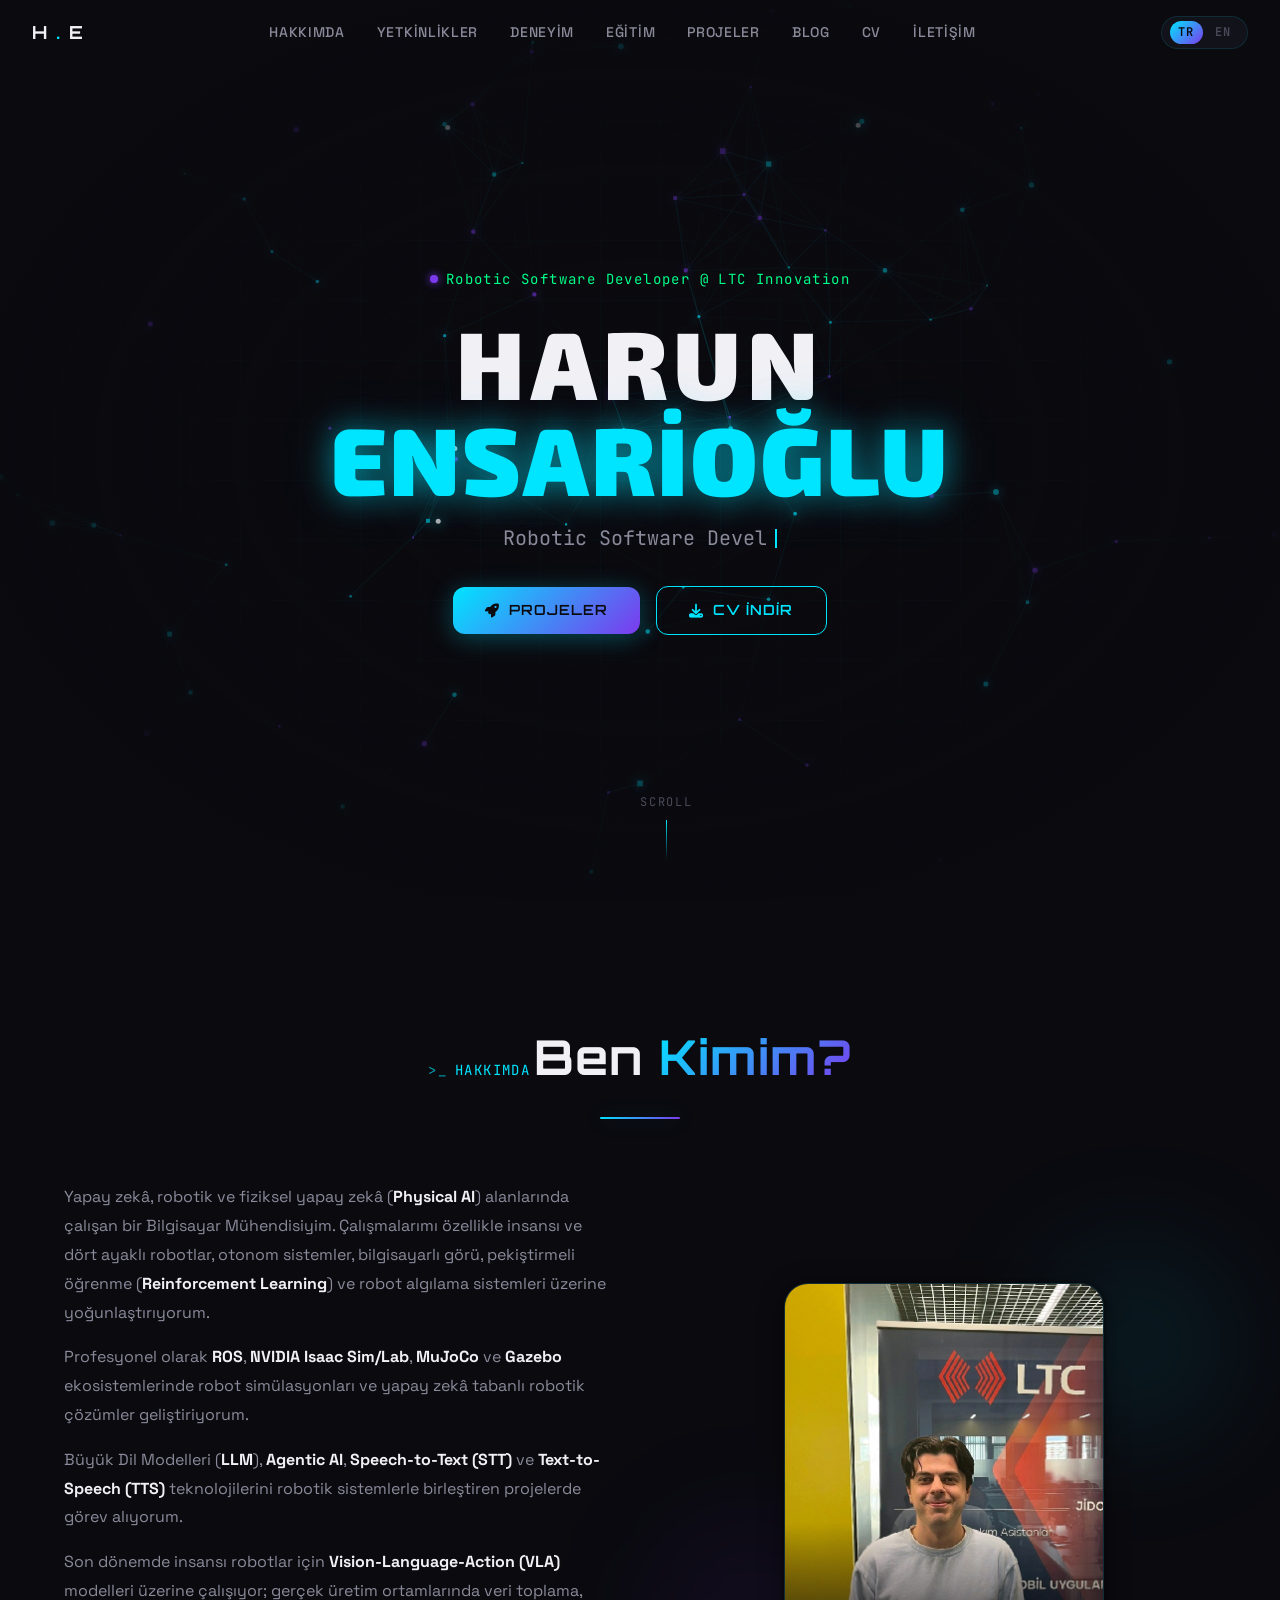
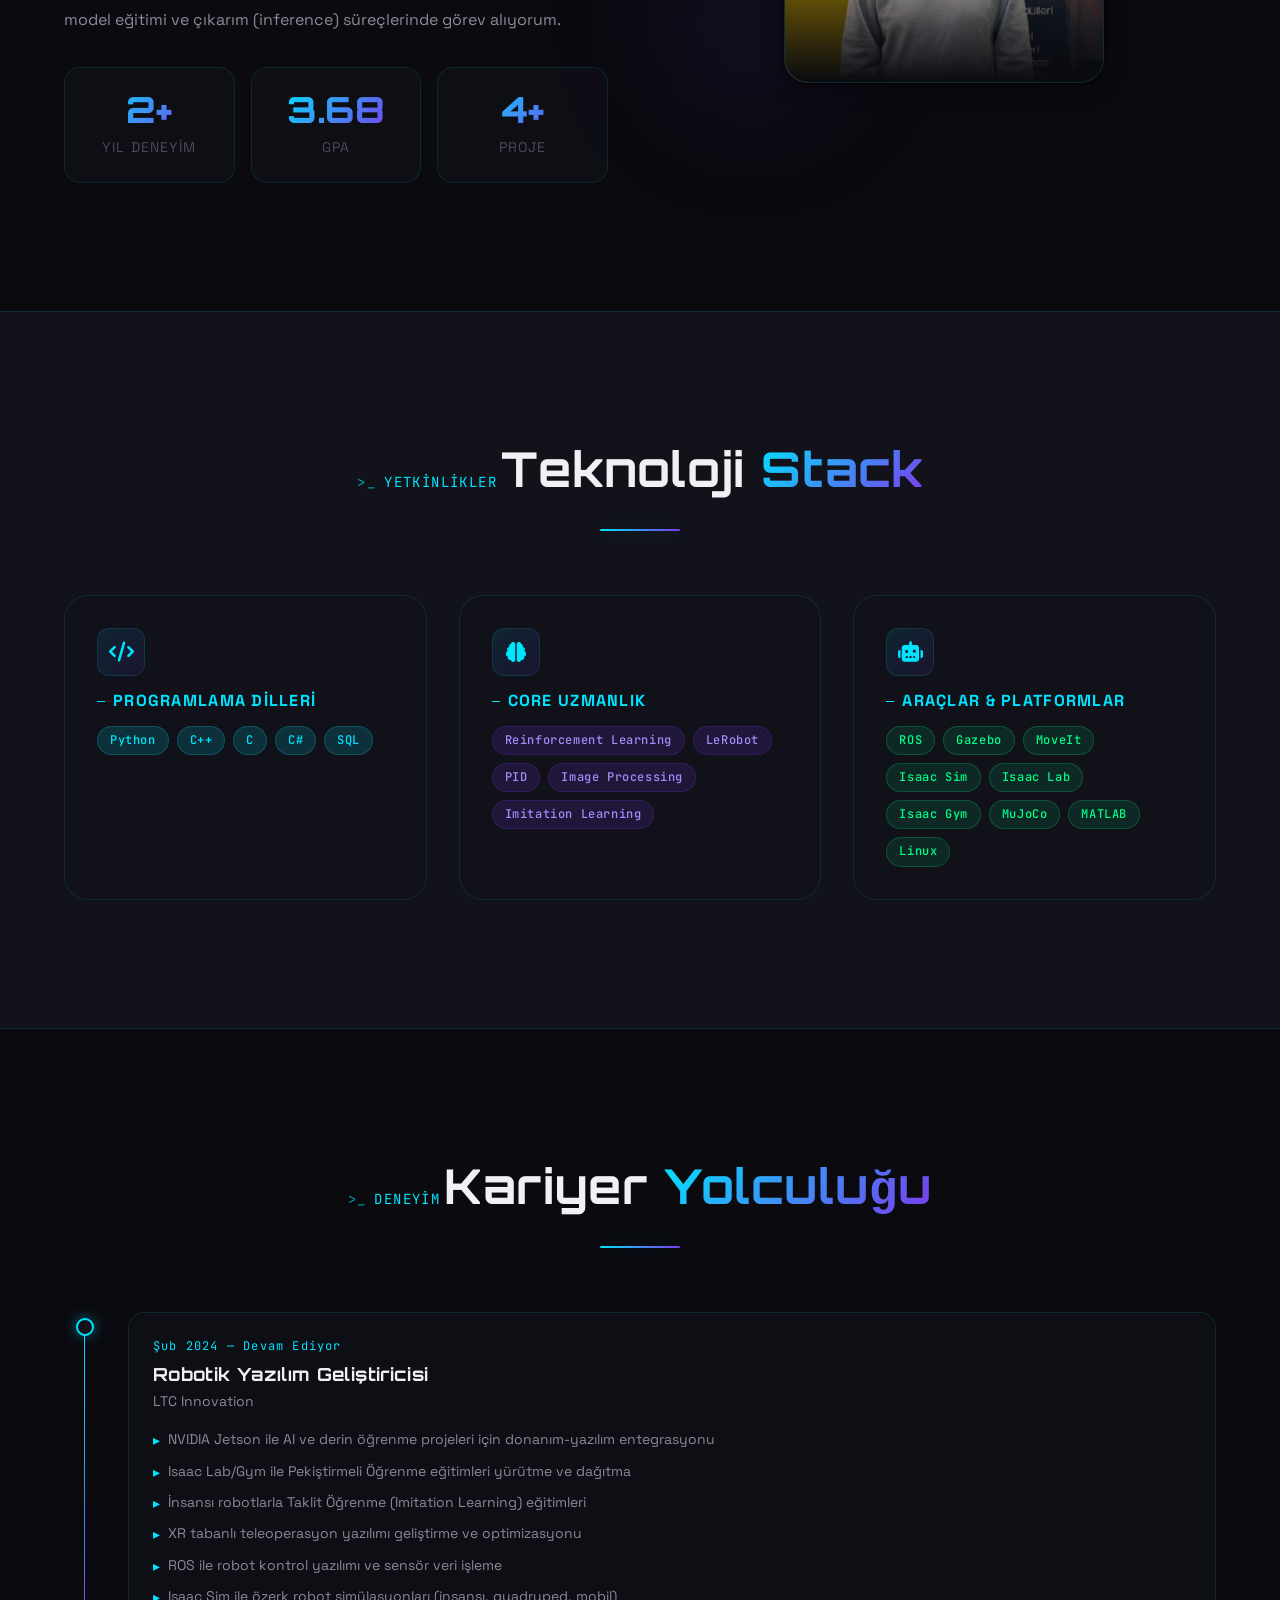
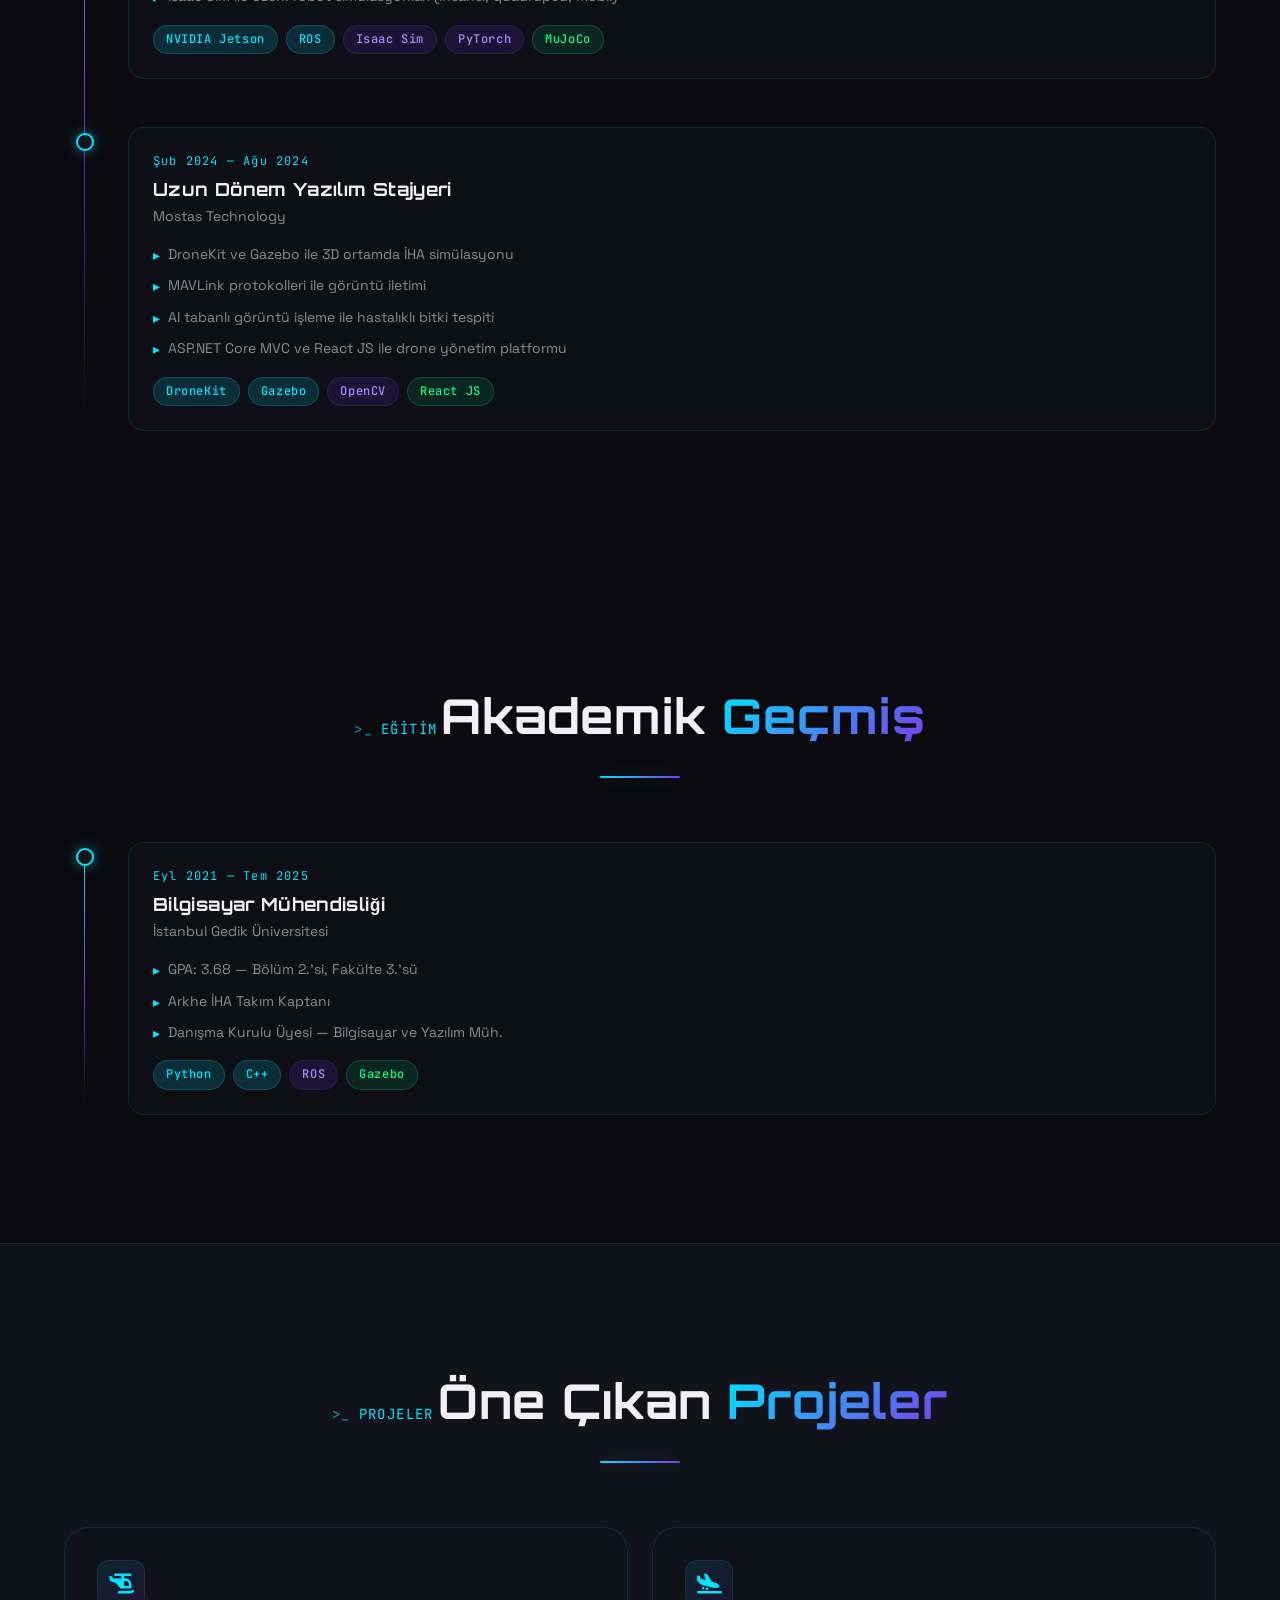
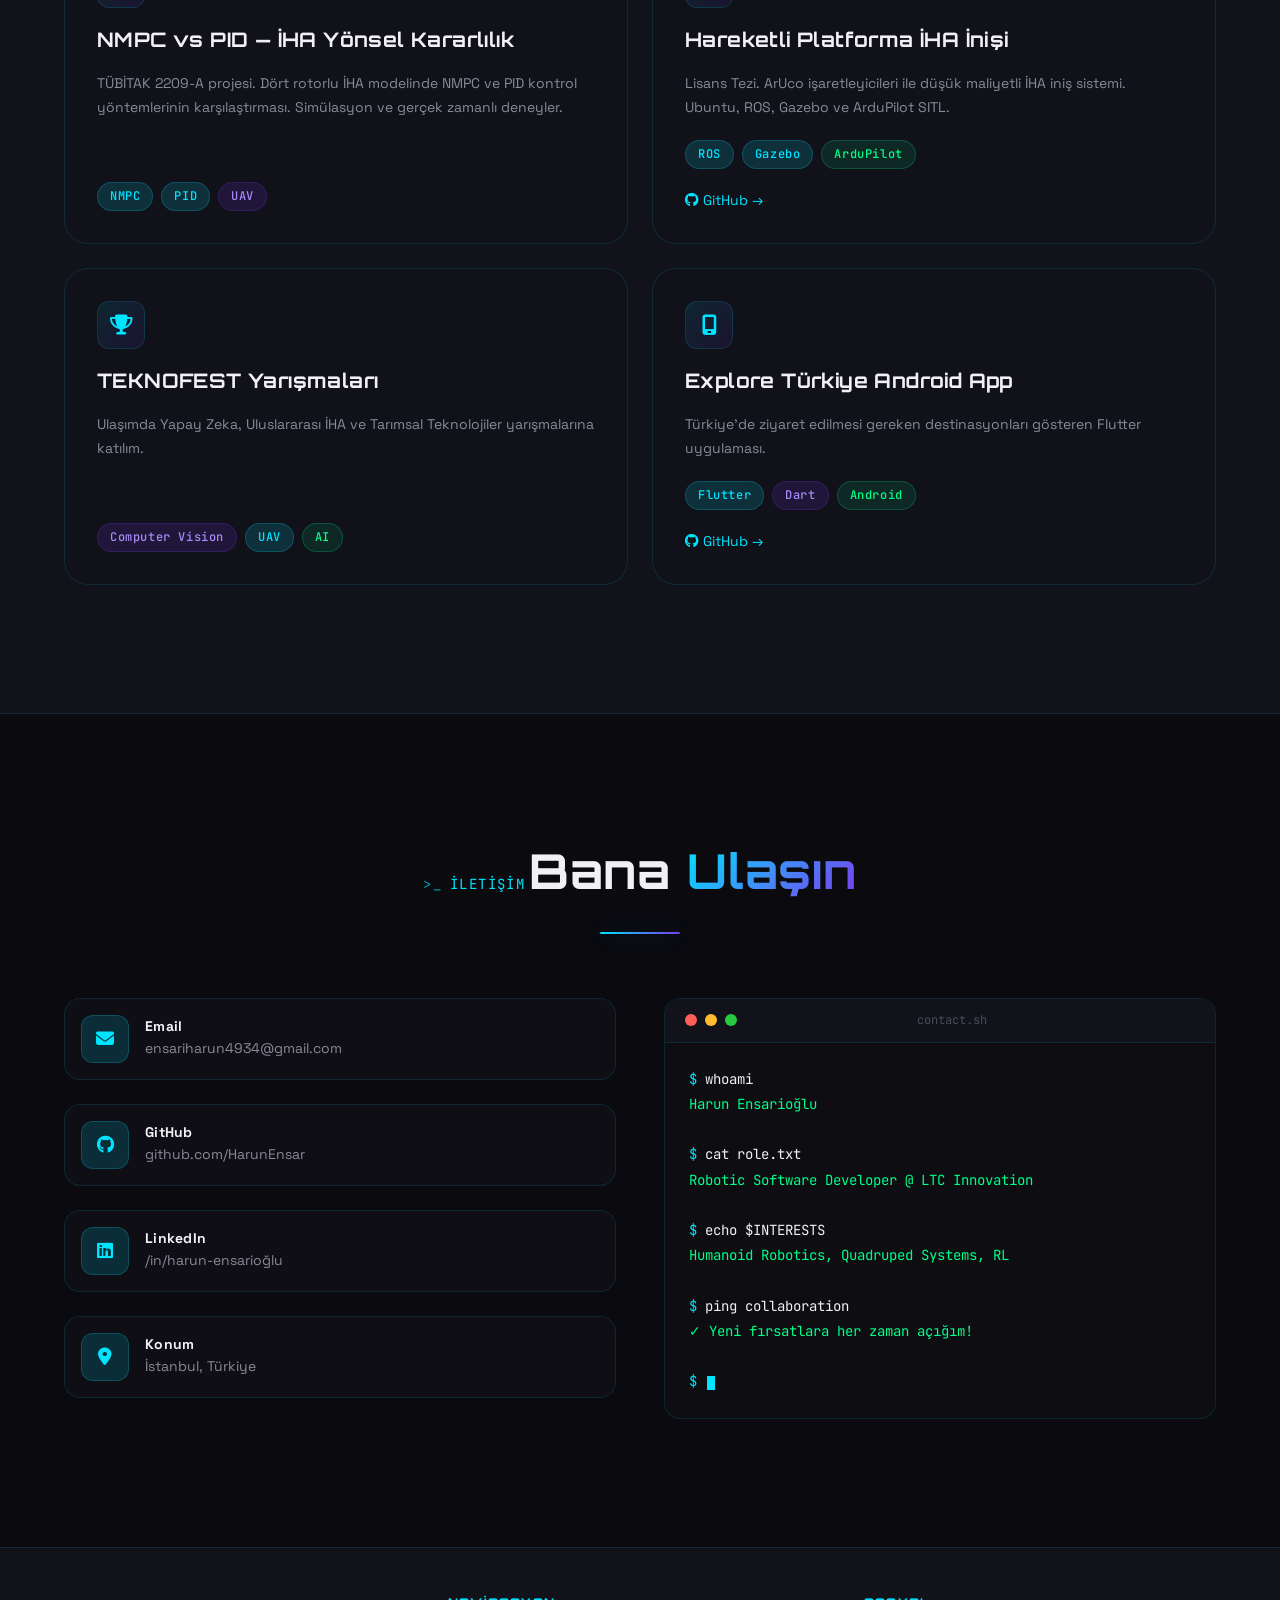
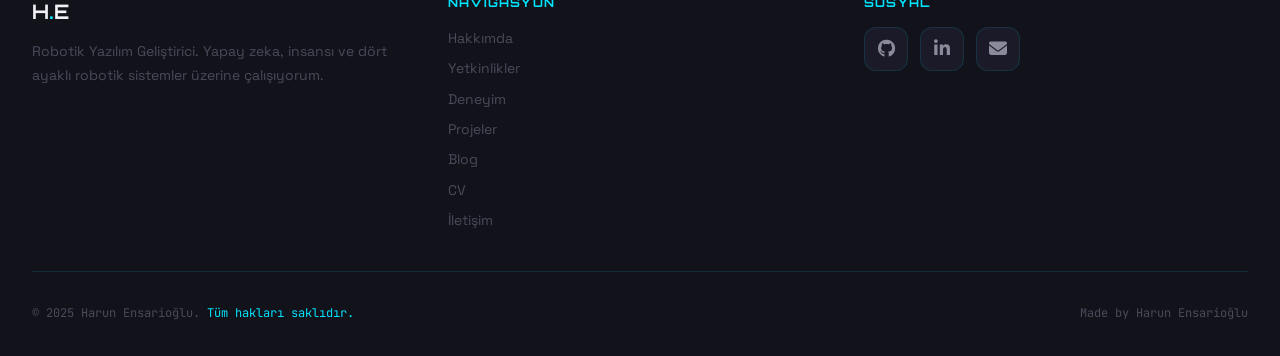
==== commit 64d94476: "feat: enhance UI with interactive particles, Exo2 font, split education section and dynamic CV downl" ====
--- a/index.html
+++ b/index.html
@@ -24,6 +24,7 @@
         <a href="#about" class="navbar__link" data-tr="Hakkımda" data-en="About">Hakkımda</a>
         <a href="#skills" class="navbar__link" data-tr="Yetkinlikler" data-en="Skills">Yetkinlikler</a>
         <a href="#experience" class="navbar__link" data-tr="Deneyim" data-en="Experience">Deneyim</a>
+        <a href="#education" class="navbar__link" data-tr="Eğitim" data-en="Education">Eğitim</a>
         <a href="#projects" class="navbar__link" data-tr="Projeler" data-en="Projects">Projeler</a>
         <a href="blog/index.html" class="navbar__link" data-tr="Blog" data-en="Blog">Blog</a>
         <a href="cv/index.html" class="navbar__link" data-tr="CV" data-en="CV">CV</a>
@@ -48,6 +49,7 @@
     <a href="#about" class="mobile-nav__link" data-tr="Hakkımda" data-en="About">Hakkımda</a>
     <a href="#skills" class="mobile-nav__link" data-tr="Yetkinlikler" data-en="Skills">Yetkinlikler</a>
     <a href="#experience" class="mobile-nav__link" data-tr="Deneyim" data-en="Experience">Deneyim</a>
+    <a href="#education" class="mobile-nav__link" data-tr="Eğitim" data-en="Education">Eğitim</a>
     <a href="#projects" class="mobile-nav__link" data-tr="Projeler" data-en="Projects">Projeler</a>
     <a href="blog/index.html" class="mobile-nav__link" data-tr="Blog" data-en="Blog">Blog</a>
     <a href="cv/index.html" class="mobile-nav__link" data-tr="CV" data-en="CV">CV</a>
@@ -67,7 +69,7 @@
         Software Developer @ LTC Innovation
       </div>
       <h1 class="hero__name">
-        <span class="first">HARUN</span><br>
+        <span class="first">HARUN</span>
         <span class="last">ENSARİOĞLU</span>
       </h1>
       <div class="hero__title-wrapper">
@@ -101,14 +103,15 @@
       </div>
       <div class="about__grid">
         <div class="fade-in-left">
-          <p class="about__text"
-            data-tr="&lt;strong&gt;Yapay zeka, bilgisayar görüsü, İHA'lar ve robotik (dört ayaklı ve insansı sistemler)&lt;/strong&gt;  alanında uzmanlığa sahip bir Bilgisayar Mühendisiyim. Araştırmayı severim, yeni teknolojileri hızlıca keşfederim ve akademik makaleleri düzenli olarak incelerim. İşbirlikçi yenilik yoluyla teknoloji sektörüne anlamlı katkılar sağlamayı hedeflerim."
-            data-en="I am a Computer Engineer with expertise in &lt;strong&gt;artificial intelligence, computer vision, UAVs, and robotics (quadruped and humanoid systems)&lt;/strong&gt; . I love researching, quickly exploring new technologies, and regularly reviewing academic papers. I aim to make meaningful contributions to the tech sector through collaborative innovation.">
-            <strong>Yapay zeka, bilgisayar görüsü, İHA'lar ve robotik</strong> (dört ayaklı ve insansı sistemler)
-            alanında uzmanlığa sahip bir Bilgisayar Mühendisiyim. Araştırmayı severim, yeni teknolojileri hızlıca
-            keşfederim ve akademik makaleleri düzenli olarak incelerim. İşbirlikçi yenilik yoluyla teknoloji sektörüne
-            anlamlı katkılar sağlamayı hedeflerim.
-          </p>
+          <div class="about__text"
+            data-tr="&lt;p&gt;Yapay zekâ, robotik ve fiziksel yapay zekâ (&lt;strong&gt;Physical AI&lt;/strong&gt;) alanlarında çalışan bir Bilgisayar Mühendisiyim. Çalışmalarımı özellikle insansı ve dört ayaklı robotlar, otonom sistemler, bilgisayarlı görü, pekiştirmeli öğrenme (&lt;strong&gt;Reinforcement Learning&lt;/strong&gt;) ve robot algılama sistemleri üzerine yoğunlaştırıyorum.&lt;/p&gt;&lt;p&gt;Profesyonel olarak &lt;strong&gt;ROS&lt;/strong&gt;, &lt;strong&gt;NVIDIA Isaac Sim/Lab&lt;/strong&gt;, &lt;strong&gt;MuJoCo&lt;/strong&gt; ve &lt;strong&gt;Gazebo&lt;/strong&gt; ekosistemlerinde robot simülasyonları ve yapay zekâ tabanlı robotik çözümler geliştiriyorum.&lt;/p&gt;&lt;p&gt;Büyük Dil Modelleri (&lt;strong&gt;LLM&lt;/strong&gt;), &lt;strong&gt;Agentic AI&lt;/strong&gt;, &lt;strong&gt;Speech-to-Text (STT)&lt;/strong&gt; ve &lt;strong&gt;Text-to-Speech (TTS)&lt;/strong&gt; teknolojilerini robotik sistemlerle birleştiren projelerde görev alıyorum.&lt;/p&gt;&lt;p&gt;Son dönemde insansı robotlar için &lt;strong&gt;Vision-Language-Action (VLA)&lt;/strong&gt; modelleri üzerine çalışıyor; gerçek üretim ortamlarında veri toplama, model eğitimi ve çıkarım (inference) süreçlerinde görev alıyorum.&lt;/p&gt;"
+            data-en="&lt;p&gt;I am a Computer Engineer specializing in &lt;strong&gt;Physical AI&lt;/strong&gt;, &lt;strong&gt;Humanoid Robotics&lt;/strong&gt; and &lt;strong&gt;Intelligent Autonomous Systems&lt;/strong&gt;.&lt;/p&gt;&lt;p&gt;My work focuses on building AI-powered robotic systems that can perceive, reason and interact with the physical world. I develop solutions across robotics simulation, reinforcement learning, imitation learning, computer vision and AI-driven human-robot interaction using &lt;strong&gt;ROS&lt;/strong&gt;, &lt;strong&gt;NVIDIA Isaac Sim/Lab&lt;/strong&gt;, &lt;strong&gt;MuJoCo&lt;/strong&gt; and modern AI frameworks.&lt;/p&gt;&lt;p&gt;I have worked on &lt;strong&gt;Agentic AI&lt;/strong&gt; systems that combine &lt;strong&gt;Large Language Models (LLMs)&lt;/strong&gt;, &lt;strong&gt;Speech-to-Text (STT)&lt;/strong&gt;, &lt;strong&gt;Text-to-Speech (TTS)&lt;/strong&gt; and robot control pipelines, enabling humanoid robots to communicate naturally and execute appropriate physical behaviors.&lt;/p&gt;&lt;p&gt;Additionally, I have experience with &lt;strong&gt;Vision-Language-Action (VLA)&lt;/strong&gt; models for humanoid robotics, including real-world industrial data collection, dataset curation, data augmentation, model training and inference workflows.&lt;/p&gt;&lt;p&gt;I enjoy transforming cutting-edge AI research into practical robotic systems and continuously explore emerging technologies through research papers, experimentation and hands-on engineering.&lt;/p&gt;">
+            <p>Yapay zekâ, robotik ve fiziksel yapay zekâ (<strong>Physical AI</strong>) alanlarında çalışan bir Bilgisayar Mühendisiyim. Çalışmalarımı özellikle insansı ve dört ayaklı robotlar, otonom sistemler, bilgisayarlı görü, pekiştirmeli öğrenme (<strong>Reinforcement Learning</strong>) ve robot algılama sistemleri üzerine yoğunlaştırıyorum.</p>
+            <p>Profesyonel olarak <strong>ROS</strong>, <strong>NVIDIA Isaac Sim/Lab</strong>, <strong>MuJoCo</strong> ve <strong>Gazebo</strong> ekosistemlerinde robot simülasyonları ve yapay zekâ tabanlı robotik çözümler geliştiriyorum.</p>
+            <p>Büyük Dil Modelleri (<strong>LLM</strong>), <strong>Agentic AI</strong>, <strong>Speech-to-Text (STT)</strong> ve <strong>Text-to-Speech (TTS)</strong> teknolojilerini robotik sistemlerle birleştiren projelerde görev alıyorum.</p>
+            <p>Son dönemde insansı robotlar için <strong>Vision-Language-Action (VLA)</strong> modelleri üzerine çalışıyor; gerçek üretim ortamlarında veri toplama, model eğitimi ve çıkarım (inference) süreçlerinde görev alıyorum.</p>
+          </div>
+
           <div class="about__stats">
             <div class="stat-card fade-in delay-1">
               <div class="stat-card__value">2+</div>
@@ -255,23 +258,33 @@
             </div>
           </div>
         </div>
+
+      </div>
+    </div>
+  </section>
+
+  <!-- EDUCATION -->
+  <section class="section" id="education">
+    <div class="container">
+      <div class="section-header fade-in">
+        <div class="section-header__label" data-tr="Eğitim" data-en="Education">Eğitim</div>
+        <h2 class="section-header__title" data-tr="Akademik &lt;span class='highlight'&gt;Geçmiş&lt;/span&gt;" data-en="Academic &lt;span class='highlight'&gt;Background&lt;/span&gt;">Akademik <span class="highlight">Geçmiş</span></h2>
+        <div class="section-header__line"></div>
+      </div>
+      <div class="timeline">
         <div class="timeline__item fade-in">
           <div class="timeline__dot"></div>
           <div class="timeline__content">
-            <div class="timeline__period" data-tr="Eyl 2021 — Tem 2025" data-en="Sep 2021 — Jul 2025">9/2021 — 7/2025
-            </div>
-            <h3 class="timeline__title" data-tr="Bilgisayar Mühendisliği" data-en="Computer Engineering">Bilgisayar
-              Mühendisliği</h3>
-            <div class="timeline__org" data-tr="İstanbul Gedik Üniversitesi" data-en="Istanbul Gedik University">
-              İstanbul Gedik Üniversitesi</div>
+            <div class="timeline__period" data-tr="Eyl 2021 — Tem 2025" data-en="Sep 2021 — Jul 2025">Eyl 2021 — Tem 2025</div>
+            <h3 class="timeline__title" data-tr="Bilgisayar Mühendisliği" data-en="Computer Engineering">Bilgisayar Mühendisliği</h3>
+            <div class="timeline__org" data-tr="İstanbul Gedik Üniversitesi" data-en="Istanbul Gedik University">İstanbul Gedik Üniversitesi</div>
             <div class="timeline__bullets">
-              <div class="timeline__bullet" data-tr="GPA: 3.68 — Bölüm 2.'si, Fakülte 3.'sü"
-                data-en="GPA: 3.68 — 2nd in Department, 3rd in Faculty">GPA: 3.68 — Bölüm 2.'si, Fakülte 3.'sü</div>
-              <div class="timeline__bullet" data-tr="Arkhe İHA Takım Kaptanı" data-en="Arkhe UAV Team Captain">Arkhe İHA
-                Takım Kaptanı</div>
-              <div class="timeline__bullet" data-tr="Danışma Kurulu Üyesi — Bilgisayar ve Yazılım Müh."
-                data-en="Advisory Board Member — Computer and Software Engineering">Danışma Kurulu Üyesi — Bilgisayar ve
-                Yazılım Müh.</div>
+              <div class="timeline__bullet" data-tr="GPA: 3.68 — Bölüm 2.'si, Fakülte 3.'sü" data-en="GPA: 3.68 — 2nd in Dept., 3rd in Faculty">GPA: 3.68 — Bölüm 2.'si, Fakülte 3.'sü</div>
+              <div class="timeline__bullet" data-tr="Arkhe İHA Takım Kaptanı" data-en="Arkhe UAV Team Captain">Arkhe İHA Takım Kaptanı</div>
+              <div class="timeline__bullet" data-tr="Danışma Kurulu Üyesi — Bilgisayar ve Yazılım Müh." data-en="Advisory Board Member — Computer &amp; Software Engineering">Danışma Kurulu Üyesi — Bilgisayar ve Yazılım Müh.</div>
+            </div>
+            <div class="card__badge-row" style="margin-top:var(--space-4)">
+              <span class="badge">Python</span><span class="badge">C++</span><span class="badge--purple badge">ROS</span><span class="badge--green badge">Gazebo</span>
             </div>
           </div>
         </div>
--- a/assets/css/index.css
+++ b/assets/css/index.css
@@ -6,7 +6,7 @@
 /* --------------------------------------------------------------------------
    1. Google Fonts Import
    -------------------------------------------------------------------------- */
-@import url('https://fonts.googleapis.com/css2?family=Orbitron:wght@400;500;600;700;800;900&family=Space+Grotesk:wght@300;400;500;600;700&family=JetBrains+Mono:wght@300;400;500;600&display=swap');
+@import url('https://fonts.googleapis.com/css2?family=Orbitron:wght@400;500;600;700;800;900&family=Exo+2:wght@300;400;500;600;700;800;900&family=Space+Grotesk:wght@300;400;500;600;700&family=JetBrains+Mono:wght@300;400;500;600&display=swap');
 
 /* --------------------------------------------------------------------------
    2. CSS Custom Properties (Design Tokens)
--- a/assets/css/components.css
+++ b/assets/css/components.css
@@ -462,11 +462,12 @@
 }
 
 .skill-group__label {
-  font-family: var(--font-mono);
-  font-size: var(--fs-xs);
-  color: var(--clr-text-muted);
+  font-family: var(--font-body);
+  font-size: var(--fs-base);
+  font-weight: 700;
+  color: var(--clr-cyan);
   text-transform: uppercase;
-  letter-spacing: 0.1em;
+  letter-spacing: 0.08em;
   display: flex;
   align-items: center;
   gap: var(--space-2);
--- a/assets/css/pages.css
+++ b/assets/css/pages.css
@@ -26,6 +26,7 @@
   inset: 0;
   background: radial-gradient(ellipse at 50% 50%, transparent 0%, var(--clr-bg) 75%);
   z-index: 1;
+  pointer-events: none;
 }
 
 .hero__content {
@@ -62,21 +63,26 @@
 }
 
 .hero__name {
-  font-family: var(--font-display);
-  font-size: clamp(2.5rem, 7vw, 5rem);
+  /* Exo 2: tech/futuristic font with full Turkish character support */
+  font-family: 'Exo 2', 'Space Grotesk', sans-serif;
+  font-size: clamp(3rem, 8vw, 6rem);
   font-weight: 900;
-  letter-spacing: 0.04em;
-  line-height: 1.1;
+  letter-spacing: 0.06em;
+  line-height: 1.0;
   margin-bottom: var(--space-4);
   animation: fadeInUp 0.8s ease-out 0.2s both;
-}
-
+  text-transform: uppercase;
+}
+
+.hero__name .first,
+.hero__name .last {
+  display: block;
+}
 .hero__name .first { color: var(--clr-text-primary); }
 .hero__name .last {
-  background: var(--gradient-main);
-  -webkit-background-clip: text;
-  -webkit-text-fill-color: transparent;
-  background-clip: text;
+  color: var(--clr-cyan);
+  text-shadow: 0 0 30px rgba(0, 229, 255, 0.5), 0 0 60px rgba(0, 229, 255, 0.2);
+  letter-spacing: 0.02em; /* slightly tighter to fit the longer word */
 }
 
 .hero__title-wrapper {
@@ -164,10 +170,18 @@
 }
 
 .about__text {
-  font-size: var(--fs-lg);
+  font-size: var(--fs-base);
   color: var(--clr-text-secondary);
   line-height: 1.8;
   margin-bottom: var(--space-8);
+}
+
+.about__text p {
+  margin-bottom: var(--space-4);
+}
+
+.about__text p:last-child {
+  margin-bottom: 0;
 }
 
 .about__text strong {
@@ -247,7 +261,14 @@
   .skills__grid { grid-template-columns: 1fr; }
 }
 
-/* --------------------------------------------------------------------------
+
+/* --------------------------------------------------------------------------
+   EDUCATION SECTION
+   -------------------------------------------------------------------------- */
+/* Uses the same .timeline styles from components.css - no extra CSS needed */
+
+/* --------------------------------------------------------------------------
+
    PROJECTS GRID
    -------------------------------------------------------------------------- */
 .projects__grid {
